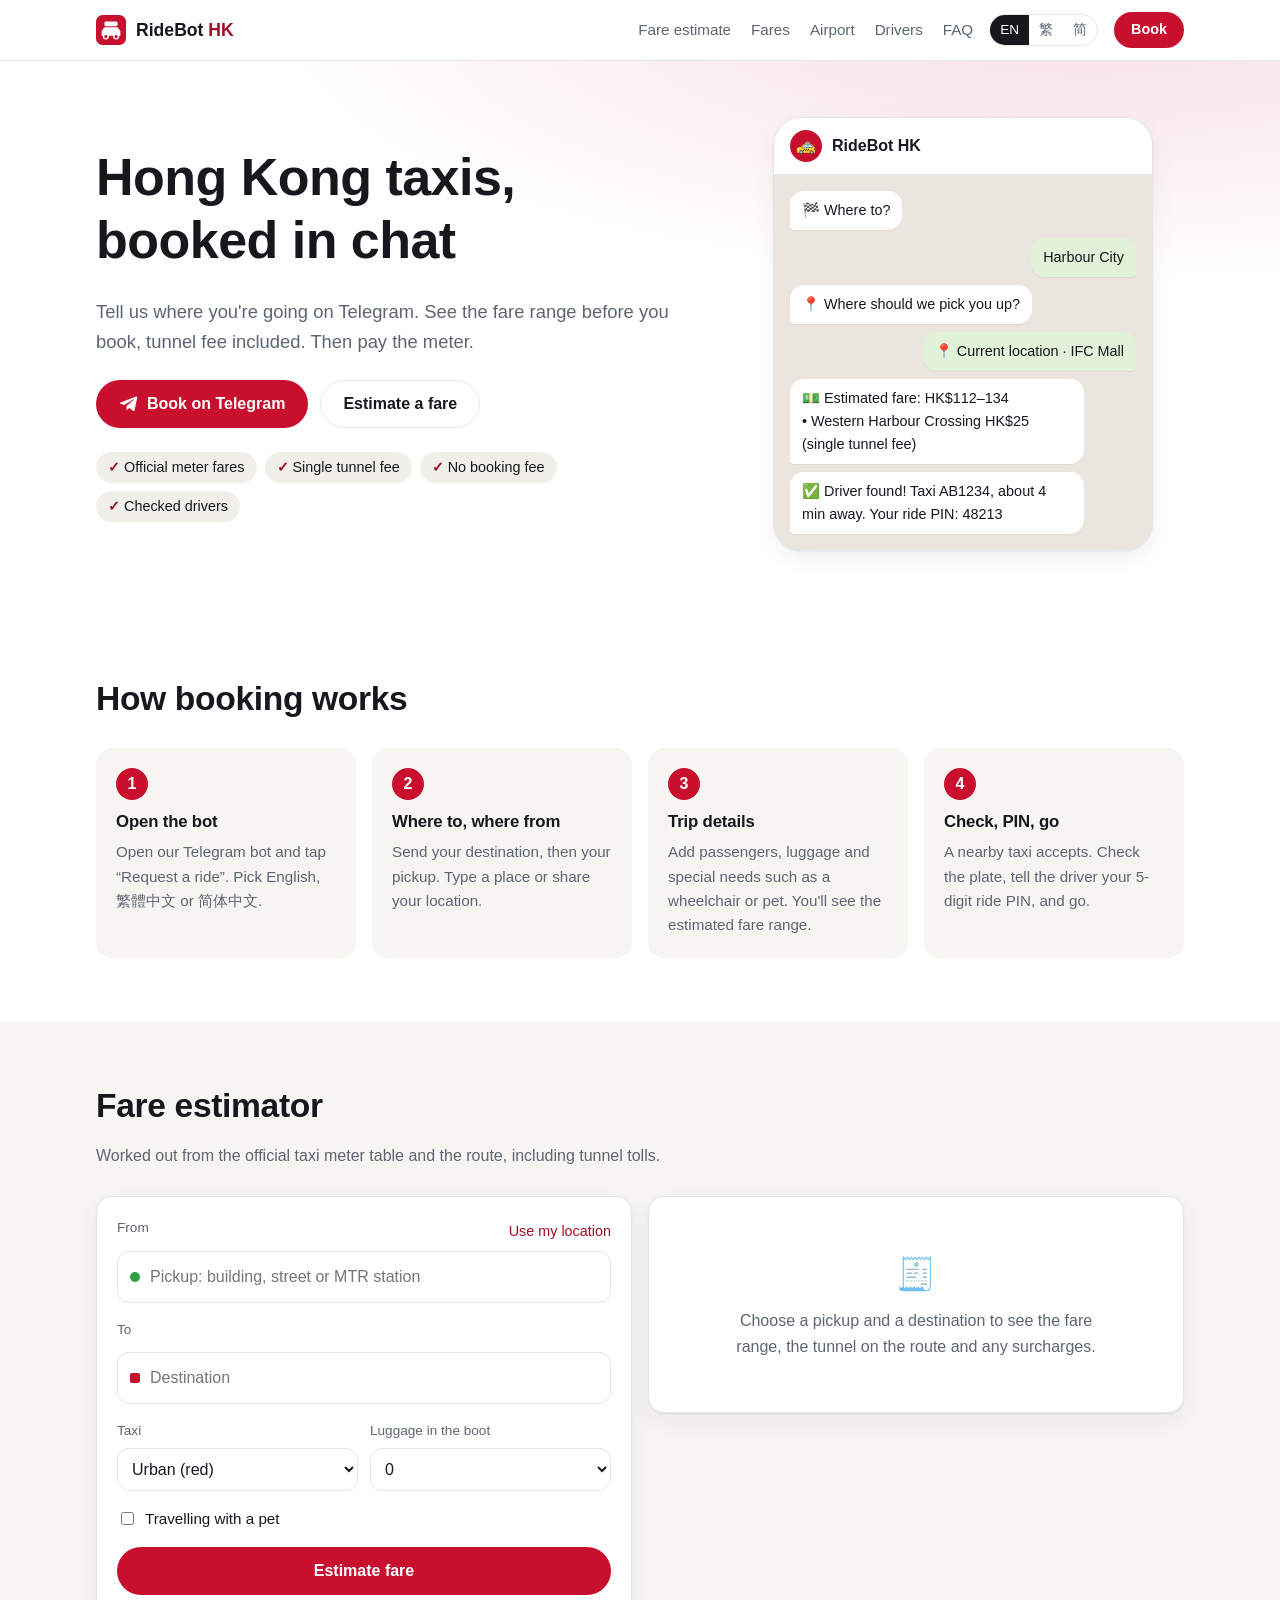
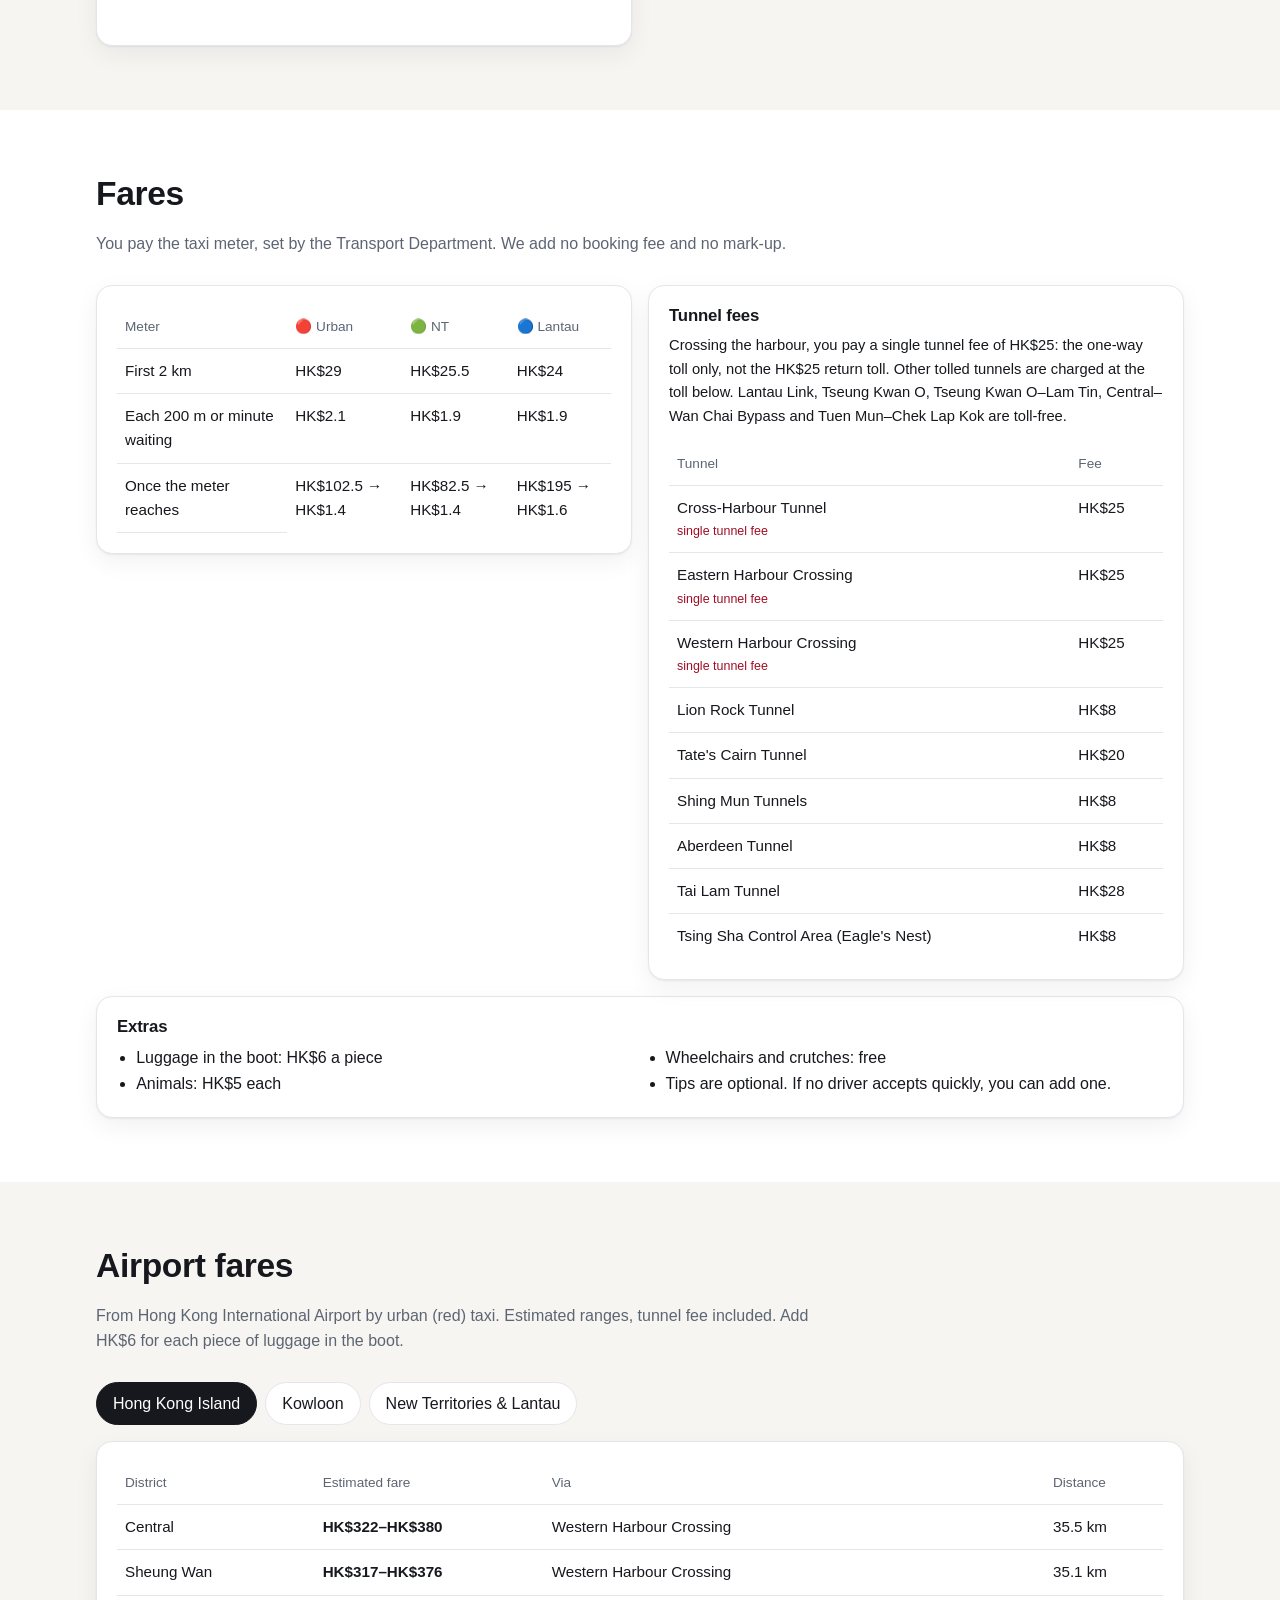
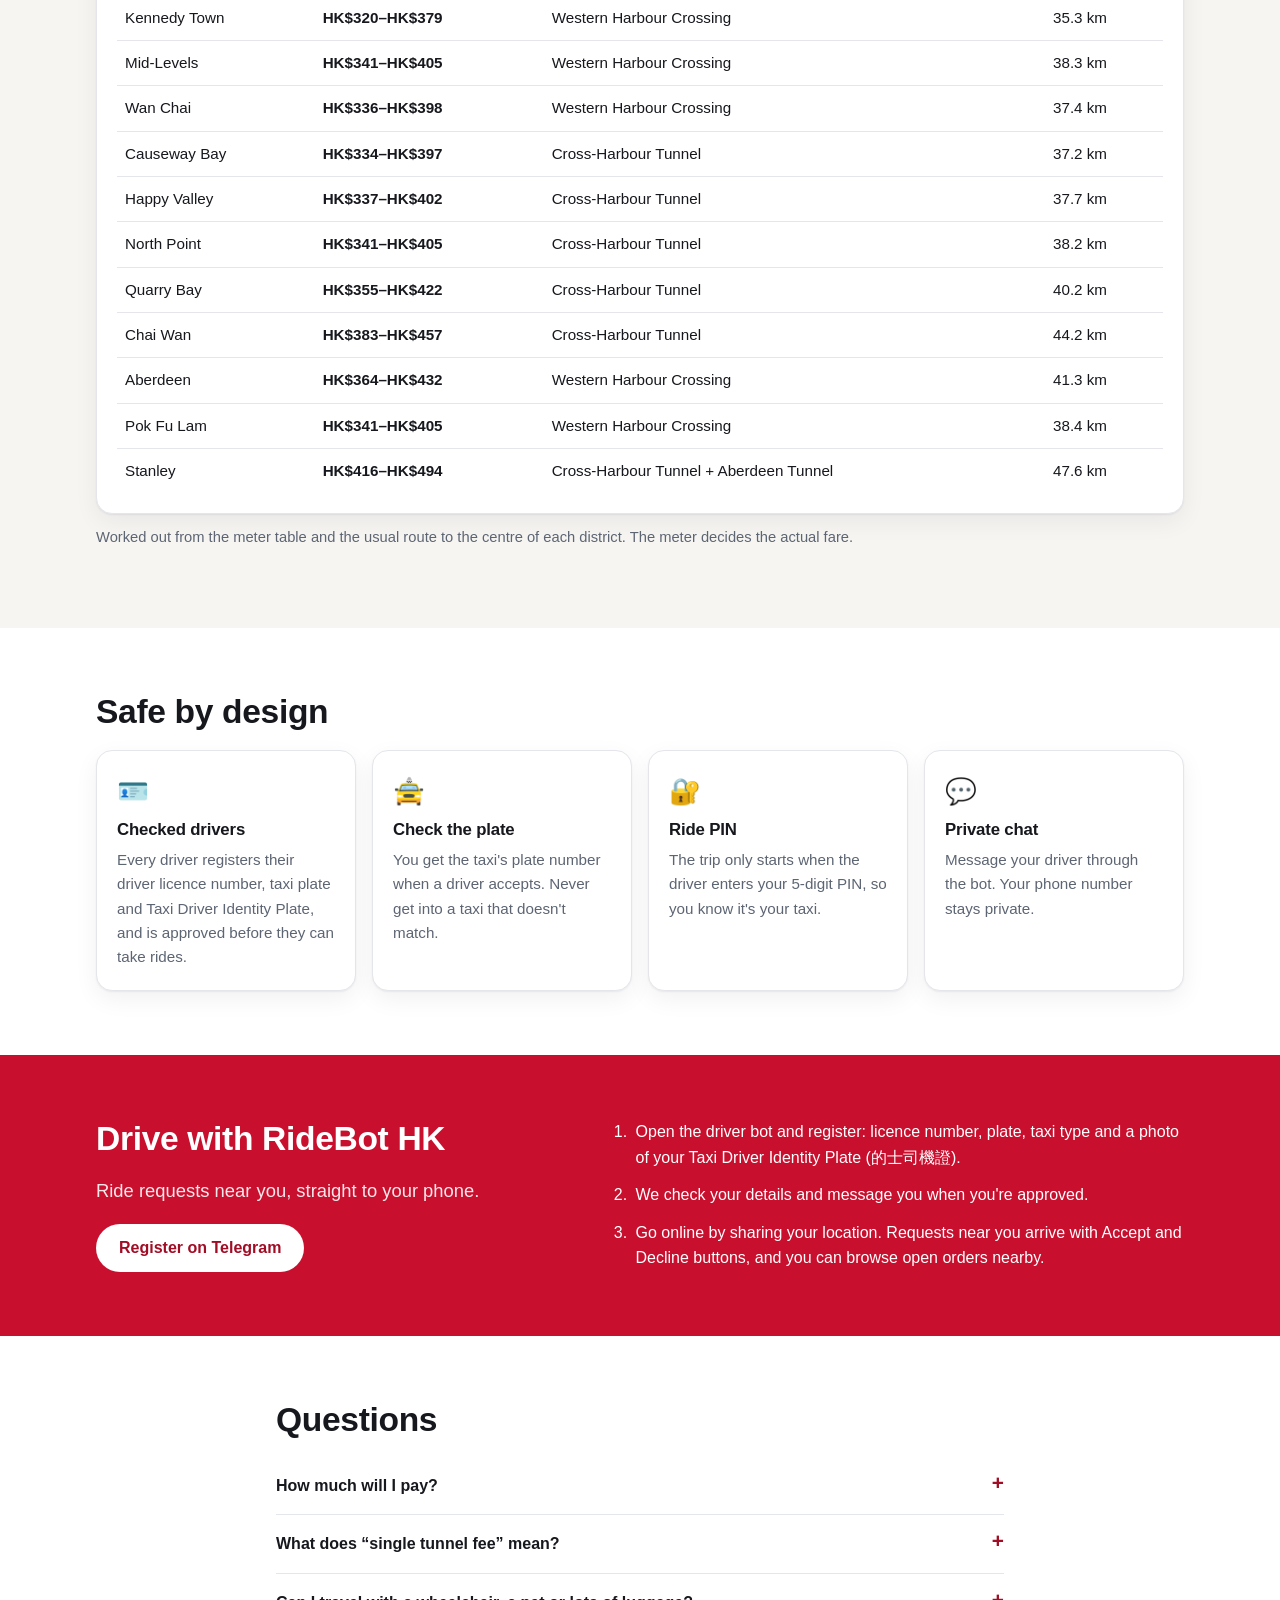
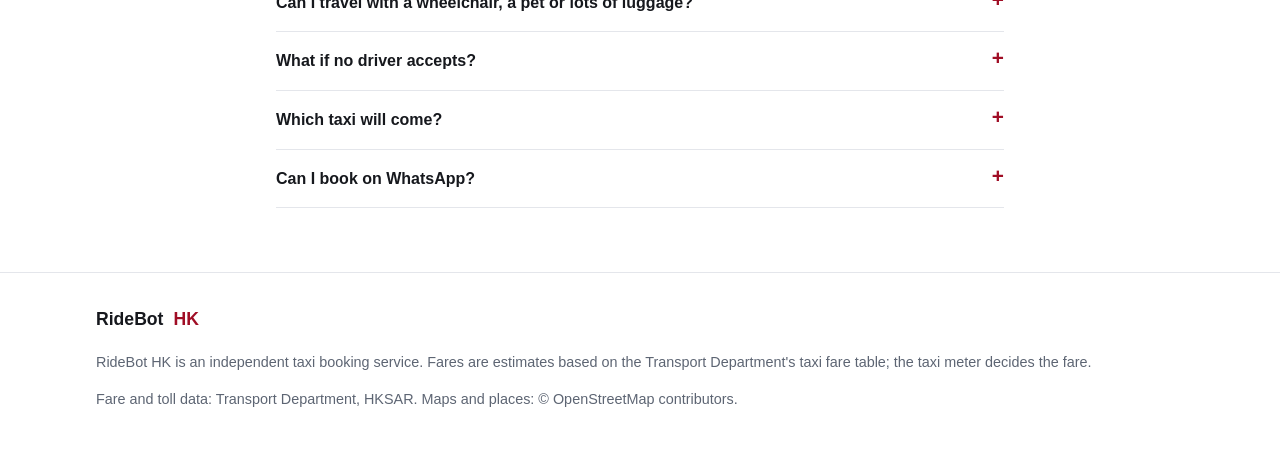
==== index.html @ b6cc4750 "RideBot HK website Co-Authored-By: Claude Opus 5.5 <noreply@anthropic.com>" ====
<!doctype html>
<html lang="en">
<head>
<meta charset="utf-8">
<meta name="viewport" content="width=device-width, initial-scale=1">
<title>RideBot HK · Hong Kong taxis, booked in chat</title>
<meta name="description" content="Book a Hong Kong taxi on Telegram. See an estimated fare range with the tunnel fee before you book, then pay the meter. Single tunnel fee, no booking fee.">
<meta name="theme-color" content="#c8102e">
<link rel="icon" href="data:image/svg+xml,%3Csvg xmlns='http://www.w3.org/2000/svg' viewBox='0 0 64 64'%3E%3Crect width='64' height='64' rx='14' fill='%23c8102e'/%3E%3Crect x='18' y='14' width='28' height='10' rx='3' fill='%23fff'/%3E%3Cpath d='M12 44V34l6-8h28l6 8v10z' fill='%23fff'/%3E%3Ccircle cx='21' cy='46' r='5' fill='%23c8102e' stroke='%23fff' stroke-width='3'/%3E%3Ccircle cx='43' cy='46' r='5' fill='%23c8102e' stroke='%23fff' stroke-width='3'/%3E%3C/svg%3E">
<link rel="stylesheet" href="style.css">
</head>
<body>
<a class="skip" href="#main" data-t="skip">Skip to content</a>

<header class="top">
  <div class="wrap top-inner">
    <a class="brand" href="#">
      <svg class="brand-mark" viewBox="0 0 64 64" aria-hidden="true"><rect width="64" height="64" rx="14" fill="currentColor"/><rect x="18" y="14" width="28" height="10" rx="3" fill="#fff"/><path d="M12 44V34l6-8h28l6 8v10z" fill="#fff"/><circle cx="21" cy="46" r="5" fill="currentColor" stroke="#fff" stroke-width="3"/><circle cx="43" cy="46" r="5" fill="currentColor" stroke="#fff" stroke-width="3"/></svg>
      <span>RideBot <b>HK</b></span>
    </a>
    <nav class="nav" aria-label="Sections">
      <a href="#estimate" data-t="nav_estimate">Fare estimate</a>
      <a href="#fares" data-t="nav_fares">Fares</a>
      <a href="#airport" data-t="nav_airport">Airport</a>
      <a href="#drivers" data-t="nav_drivers">Drivers</a>
      <a href="#faq" data-t="nav_faq">FAQ</a>
    </nav>
    <div class="langs" role="group" aria-label="Language">
      <button type="button" data-lang="en">EN</button>
      <button type="button" data-lang="zh-Hant">繁</button>
      <button type="button" data-lang="zh-Hans">简</button>
    </div>
    <a class="btn btn-small rider-link" href="#" data-t="nav_book">Book</a>
  </div>
</header>

<main id="main">
  <!-- Hero -->
  <section class="hero">
    <div class="wrap hero-inner">
      <div class="hero-copy">
        <h1 data-t="hero_title">Hong Kong taxis, booked in chat</h1>
        <p class="lead" data-t="hero_sub">Tell us where you're going on Telegram. See the fare range before you book, tunnel fee included. Then pay the meter.</p>
        <div class="actions">
          <a class="btn btn-primary rider-link" href="#">
            <svg viewBox="0 0 24 24" aria-hidden="true"><path fill="currentColor" d="M21.9 4.3 18.7 19.4c-.2 1-.9 1.3-1.7.8l-4.8-3.5-2.3 2.2c-.3.3-.5.5-1 .5l.3-4.9 8.9-8c.4-.3-.1-.5-.6-.2L6.5 13.2l-4.7-1.5c-1-.3-1-1 .2-1.5L20.5 3c.9-.3 1.6.2 1.4 1.3z"/></svg>
            <span data-t="cta_book">Book on Telegram</span>
          </a>
          <a class="btn btn-ghost" href="#estimate" data-t="cta_estimate">Estimate a fare</a>
        </div>
        <ul class="points">
          <li data-t="hero_p1">Official meter fares</li>
          <li data-t="hero_p2">Single tunnel fee</li>
          <li data-t="hero_p3">No booking fee</li>
          <li data-t="hero_p4">Checked drivers</li>
        </ul>
      </div>
      <div class="phone" aria-hidden="true">
        <div class="phone-bar"><span class="avatar">🚕</span><span data-t="mock_title">RideBot HK</span></div>
        <div class="chat">
          <p class="bubble bot" data-t="mock_where"></p>
          <p class="bubble me" data-t="mock_user1"></p>
          <p class="bubble bot" data-t="mock_pickup"></p>
          <p class="bubble me" data-t="mock_user2"></p>
          <p class="bubble bot pre" data-t="mock_fare"></p>
          <p class="bubble bot" data-t="mock_found"></p>
        </div>
      </div>
    </div>
  </section>

  <!-- How it works -->
  <section class="section" id="how">
    <div class="wrap">
      <h2 data-t="how_title">How booking works</h2>
      <ol class="steps">
        <li><span class="num">1</span><h3 data-t="how_1t"></h3><p data-t="how_1"></p></li>
        <li><span class="num">2</span><h3 data-t="how_2t"></h3><p data-t="how_2"></p></li>
        <li><span class="num">3</span><h3 data-t="how_3t"></h3><p data-t="how_3"></p></li>
        <li><span class="num">4</span><h3 data-t="how_4t"></h3><p data-t="how_4"></p></li>
      </ol>
    </div>
  </section>

  <!-- Estimator -->
  <section class="section tint" id="estimate">
    <div class="wrap">
      <h2 data-t="est_title">Fare estimator</h2>
      <p class="sub" data-t="est_sub"></p>
      <div class="est">
        <form class="card est-form" id="est-form" autocomplete="off">
          <div class="field" data-stop="from">
            <div class="label-row">
              <label for="from-input" data-t="est_from">From</label>
              <button type="button" class="link" id="locate" data-t="est_locate">Use my location</button>
            </div>
            <div class="input"><span class="dot from"></span><input id="from-input" data-t-ph="est_from_ph"></div>
            <ul class="suggest" role="listbox"></ul>
          </div>
          <div class="field" data-stop="to">
            <div class="label-row"><label for="to-input" data-t="est_to">To</label></div>
            <div class="input"><span class="dot to"></span><input id="to-input" data-t-ph="est_to_ph"></div>
            <ul class="suggest" role="listbox"></ul>
          </div>
          <div class="row3">
            <div class="field">
              <label for="type" data-t="est_type">Taxi</label>
              <select id="type">
                <option value="urban" data-t="type_urban">Urban (red)</option>
                <option value="nt" data-t="type_nt">New Territories (green)</option>
                <option value="lantau" data-t="type_lantau">Lantau (blue)</option>
              </select>
            </div>
            <div class="field">
              <label for="luggage" data-t="est_luggage">Luggage in the boot</label>
              <select id="luggage"><option>0</option><option>1</option><option>2</option><option>3</option><option>4</option><option>5</option></select>
            </div>
          </div>
          <label class="check"><input type="checkbox" id="pet"> <span data-t="est_pet">Travelling with a pet</span></label>
          <button class="btn btn-primary wide" type="submit" id="est-go" data-t="est_go">Estimate fare</button>
          <p class="status" id="est-status" role="status"></p>
        </form>
        <div class="card est-result" id="est-result" aria-live="polite">
          <div class="est-empty"><span class="ico">🧾</span><p data-t="est_placeholder"></p></div>
        </div>
      </div>
    </div>
  </section>

  <!-- Fares -->
  <section class="section" id="fares">
    <div class="wrap">
      <h2 data-t="fares_title">Fares</h2>
      <p class="sub" data-t="fares_sub"></p>
      <div class="grid2">
        <div class="card">
          <div class="table-wrap"><table class="tbl" id="meter-table"></table></div>
        </div>
        <div class="card">
          <h3 data-t="tunnel_title">Tunnel fees</h3>
          <p class="small" data-t="tunnel_text"></p>
          <div class="table-wrap"><table class="tbl" id="toll-table"></table></div>
        </div>
      </div>
      <div class="card extras">
        <h3 data-t="extras_title">Extras</h3>
        <ul>
          <li data-t="extra_luggage"></li><li data-t="extra_animal"></li>
          <li data-t="extra_wheelchair"></li><li data-t="extra_tip"></li>
        </ul>
      </div>
    </div>
  </section>

  <!-- Airport -->
  <section class="section tint" id="airport">
    <div class="wrap">
      <h2 data-t="airport_title">Airport fares</h2>
      <p class="sub" data-t="airport_sub"></p>
      <div class="tabs" role="tablist" id="region-tabs">
        <button role="tab" data-region="hk" data-t="region_hk">Hong Kong Island</button>
        <button role="tab" data-region="kln" data-t="region_kln">Kowloon</button>
        <button role="tab" data-region="nt" data-t="region_nt">New Territories &amp; Lantau</button>
      </div>
      <div class="card"><div class="table-wrap"><table class="tbl airport" id="airport-table"></table></div></div>
      <p class="small muted" data-t="airport_note"></p>
    </div>
  </section>

  <!-- Safety -->
  <section class="section" id="safety">
    <div class="wrap">
      <h2 data-t="safety_title">Safe by design</h2>
      <div class="grid4">
        <div class="card feat"><span class="ico">🪪</span><h3 data-t="safety_1t"></h3><p data-t="safety_1"></p></div>
        <div class="card feat"><span class="ico">🚖</span><h3 data-t="safety_2t"></h3><p data-t="safety_2"></p></div>
        <div class="card feat"><span class="ico">🔐</span><h3 data-t="safety_3t"></h3><p data-t="safety_3"></p></div>
        <div class="card feat"><span class="ico">💬</span><h3 data-t="safety_4t"></h3><p data-t="safety_4"></p></div>
      </div>
    </div>
  </section>

  <!-- Drivers -->
  <section class="section band" id="drivers">
    <div class="wrap band-inner">
      <div>
        <h2 data-t="drivers_title">Drive with RideBot HK</h2>
        <p class="lead" data-t="drivers_sub"></p>
        <a class="btn btn-light driver-link" href="#" data-t="drivers_cta">Register on Telegram</a>
      </div>
      <ol class="band-steps">
        <li data-t="drivers_1"></li><li data-t="drivers_2"></li><li data-t="drivers_3"></li>
      </ol>
    </div>
  </section>

  <!-- FAQ -->
  <section class="section" id="faq">
    <div class="wrap narrow">
      <h2 data-t="faq_title">Questions</h2>
      <details><summary data-t="q1"></summary><p data-t="a1"></p></details>
      <details><summary data-t="q2"></summary><p data-t="a2"></p></details>
      <details><summary data-t="q3"></summary><p data-t="a3"></p></details>
      <details><summary data-t="q4"></summary><p data-t="a4"></p></details>
      <details><summary data-t="q5"></summary><p data-t="a5"></p></details>
      <details><summary data-t="q6"></summary><p data-t="a6"></p></details>
    </div>
  </section>
</main>

<footer class="foot">
  <div class="wrap">
    <p class="brand small-brand">RideBot <b>HK</b></p>
    <p data-t="footer_disclaimer"></p>
    <p class="muted" data-t="footer_sources"></p>
  </div>
</footer>

<script src="data.js"></script>
<script src="fares.js"></script>
<script src="app.js"></script>
</body>
</html>
---- style.css ----
:root {
  --red: #c8102e; --red-ink: #a00d25; --ink: #16181d; --muted: #5d6573; --line: #e4e6eb;
  --bg: #ffffff; --tint: #f6f5f2; --card: #ffffff; --chip: #f1efe9; --focus: #1f6feb;
  --bot: #ffffff; --me: #e1f2d9; --phone: #eae6df; --on-red: #ffffff;
  --radius: 16px; --shadow: 0 1px 2px rgba(16, 24, 40, .06), 0 8px 24px rgba(16, 24, 40, .06);
}
@media (prefers-color-scheme: dark) {
  :root {
    --ink: #eceef2; --muted: #a3abb9; --line: #2b313c; --bg: #101318; --tint: #161a21; --card: #1a1f27;
    --chip: #232933; --bot: #232933; --me: #2b4a2a; --phone: #12161c; --red-ink: #ff6b7f; --focus: #79b8ff;
    --shadow: 0 1px 2px rgba(0, 0, 0, .3), 0 8px 24px rgba(0, 0, 0, .25);
  }
}
* { box-sizing: border-box; }
html { scroll-behavior: smooth; -webkit-text-size-adjust: 100%; }
body {
  margin: 0; background: var(--bg); color: var(--ink);
  font: 16px/1.6 -apple-system, BlinkMacSystemFont, "Segoe UI", Roboto, "PingFang HK", "Noto Sans HK",
        "Microsoft JhengHei", sans-serif;
}
:lang(zh-Hans) body, body:lang(zh-Hans) { font-family: -apple-system, BlinkMacSystemFont, "Segoe UI", Roboto,
  "PingFang SC", "Noto Sans SC", "Microsoft YaHei", sans-serif; }
h1, h2, h3 { line-height: 1.2; margin: 0 0 .5em; letter-spacing: -.01em; }
h1 { font-size: clamp(2rem, 5vw, 3.25rem); }
h2 { font-size: clamp(1.5rem, 3vw, 2.1rem); }
h3 { font-size: 1.05rem; }
p { margin: 0 0 1em; }
a { color: var(--red-ink); }
:focus-visible { outline: 3px solid var(--focus); outline-offset: 2px; border-radius: 6px; }
.wrap { max-width: 1120px; margin: 0 auto; padding: 0 16px; }
.narrow { max-width: 760px; }
.muted { color: var(--muted); } .small { font-size: .92rem; }
.skip { position: absolute; left: -999px; top: 8px; background: var(--card); padding: 8px 12px; z-index: 50; }
.skip:focus { left: 8px; }

/* header */
.top { position: sticky; top: 0; z-index: 20; background: color-mix(in srgb, var(--bg) 88%, transparent);
       backdrop-filter: saturate(1.4) blur(10px); border-bottom: 1px solid var(--line); }
.top-inner { display: flex; align-items: center; gap: 16px; height: 60px; }
.brand { display: flex; align-items: center; gap: 10px; color: var(--ink); text-decoration: none; font-weight: 600;
         font-size: 1.1rem; white-space: nowrap; }
.brand b { color: var(--red-ink); }
.brand-mark { width: 30px; height: 30px; color: var(--red); }
.nav { display: flex; gap: 20px; margin-left: auto; }
.nav a { color: var(--muted); text-decoration: none; font-size: .95rem; white-space: nowrap; }
.nav a:hover { color: var(--ink); }
.langs { display: flex; border: 1px solid var(--line); border-radius: 999px; overflow: hidden; }
.langs button { border: 0; background: none; color: var(--muted); font: inherit; font-size: .85rem; padding: 4px 10px;
                cursor: pointer; }
.langs button[aria-pressed="true"] { background: var(--ink); color: var(--bg); }
@media (max-width: 860px) { .nav { display: none; } .langs { margin-left: auto; } }
@media (max-width: 420px) { .top .btn-small { display: none; } }

/* buttons */
.btn { display: inline-flex; align-items: center; justify-content: center; gap: 8px; min-height: 48px;
       padding: 0 22px; border-radius: 999px; font: inherit; font-weight: 600; text-decoration: none; cursor: pointer;
       border: 1px solid transparent; transition: transform .08s ease, background .15s ease; }
.btn:active { transform: translateY(1px); }
.btn svg { width: 20px; height: 20px; }
.btn-primary { background: var(--red); color: var(--on-red); }
.btn-primary:hover { background: #a90d27; }
.btn-ghost { border-color: var(--line); color: var(--ink); background: var(--card); }
.btn-light { background: #fff; color: #a00d25; }
.btn-small { min-height: 36px; padding: 0 16px; font-size: .9rem; background: var(--red); color: #fff; }
.btn.wide { width: 100%; }
.btn[disabled] { opacity: .6; cursor: progress; }
.link { background: none; border: 0; color: var(--red-ink); font: inherit; font-size: .9rem; cursor: pointer; padding: 0; }

/* hero */
.hero { padding: 56px 0 64px; background:
  radial-gradient(1200px 400px at 85% -10%, color-mix(in srgb, var(--red) 14%, transparent), transparent 70%); }
.hero-inner { display: grid; grid-template-columns: 1.15fr .85fr; gap: 48px; align-items: center; }
.lead { font-size: 1.15rem; color: var(--muted); max-width: 36em; }
.actions { display: flex; flex-wrap: wrap; gap: 12px; margin: 24px 0; }
.points { display: flex; flex-wrap: wrap; gap: 8px; padding: 0; margin: 0; list-style: none; }
.points li { background: var(--chip); border-radius: 999px; padding: 4px 12px; font-size: .9rem; }
.points li::before { content: "✓ "; color: var(--red-ink); font-weight: 700; }
.phone { background: var(--phone); border-radius: 28px; border: 1px solid var(--line); box-shadow: var(--shadow);
         overflow: hidden; max-width: 380px; justify-self: center; width: 100%; }
.phone-bar { display: flex; align-items: center; gap: 10px; padding: 12px 16px; background: var(--card);
             border-bottom: 1px solid var(--line); font-weight: 600; }
.avatar { width: 32px; height: 32px; border-radius: 50%; background: var(--red); display: grid; place-items: center; }
.chat { padding: 16px; display: flex; flex-direction: column; gap: 8px; }
.bubble { margin: 0; padding: 8px 12px; border-radius: 14px; max-width: 85%; font-size: .9rem;
          box-shadow: 0 1px 1px rgba(0,0,0,.06); }
.bubble.bot { background: var(--bot); align-self: flex-start; border-bottom-left-radius: 4px; }
.bubble.me { background: var(--me); align-self: flex-end; border-bottom-right-radius: 4px; }
.pre { white-space: pre-line; }
@media (max-width: 860px) { .hero-inner { grid-template-columns: 1fr; } .hero { padding-top: 32px; } }

/* sections */
.section { padding: 64px 0; }
.section.tint { background: var(--tint); }
.sub { color: var(--muted); max-width: 46em; margin-bottom: 28px; }
.card { background: var(--card); border: 1px solid var(--line); border-radius: var(--radius); padding: 20px;
        box-shadow: var(--shadow); }
.steps { list-style: none; padding: 0; margin: 28px 0 0; display: grid; grid-template-columns: repeat(4, 1fr); gap: 16px; }
.steps li { background: var(--tint); border-radius: var(--radius); padding: 20px; }
.num { display: inline-grid; place-items: center; width: 32px; height: 32px; border-radius: 50%; background: var(--red);
       color: #fff; font-weight: 700; margin-bottom: 12px; }
.steps p { color: var(--muted); margin: 0; font-size: .95rem; }
@media (max-width: 860px) { .steps { grid-template-columns: 1fr 1fr; } }
@media (max-width: 520px) { .steps { grid-template-columns: 1fr; } }
.grid2 { display: grid; grid-template-columns: 1fr 1fr; gap: 16px; margin-bottom: 16px; align-items: start; }
#airport .small { margin-top: 12px; }
.grid4 { display: grid; grid-template-columns: repeat(4, 1fr); gap: 16px; }
@media (max-width: 860px) { .grid2 { grid-template-columns: 1fr; } .grid4 { grid-template-columns: 1fr 1fr; } }
@media (max-width: 520px) { .grid4 { grid-template-columns: 1fr; } }
.feat .ico { font-size: 1.6rem; display: block; margin-bottom: 8px; }
.feat p { color: var(--muted); font-size: .95rem; margin: 0; }
.extras ul { margin: 0; padding-left: 1.2em; columns: 2; column-gap: 32px; }
@media (max-width: 640px) { .extras ul { columns: 1; } }

/* tables */
.table-wrap { overflow-x: auto; }
.tbl { width: 100%; border-collapse: collapse; font-size: .95rem; }
.tbl th, .tbl td { text-align: left; padding: 10px 8px; border-bottom: 1px solid var(--line); vertical-align: top; }
.tbl th { color: var(--muted); font-weight: 500; font-size: .85rem; }
.tbl tr:last-child td { border-bottom: 0; }
.tbl td.num-cell { font-variant-numeric: tabular-nums; white-space: nowrap; }
#meter-table th[scope="row"] { color: var(--ink); font-weight: 500; font-size: .95rem; min-width: 9em; }
#meter-table td.num-cell { white-space: normal; }
@media (max-width: 520px) { .tbl th, .tbl td { padding: 8px 6px; font-size: .88rem; } }
.tag { display: block; font-size: .78rem; color: var(--red-ink); margin-top: 2px; }
.est-empty { color: var(--muted); text-align: center; padding: 32px 12px; }
.est-empty .ico { font-size: 2rem; display: block; margin-bottom: 8px; }
.est-empty p { margin: 0; max-width: 24em; margin-inline: auto; }
.tbl.airport td:nth-child(2) { font-weight: 600; }
.tabs { display: flex; flex-wrap: wrap; gap: 8px; margin-bottom: 16px; }
.tabs button { border: 1px solid var(--line); background: var(--card); color: var(--ink); font: inherit;
               padding: 8px 16px; border-radius: 999px; cursor: pointer; }
.tabs button[aria-selected="true"] { background: var(--ink); color: var(--bg); border-color: var(--ink); }

/* estimator */
.est { display: grid; grid-template-columns: 1fr 1fr; gap: 16px; align-items: start; }
@media (max-width: 860px) { .est { grid-template-columns: 1fr; } }
.field { position: relative; margin-bottom: 16px; }
.field label, .label-row { display: flex; justify-content: space-between; font-size: .85rem; color: var(--muted);
                           margin-bottom: 6px; }
.input { display: flex; align-items: center; gap: 10px; border: 1px solid var(--line); border-radius: 12px;
         padding: 0 12px; background: var(--bg); }
.input:focus-within { border-color: var(--focus); }
.input input { flex: 1; min-width: 0; border: 0; background: none; color: var(--ink); font: inherit; padding: 12px 0;
               outline: none; }
.field.chosen .input { border-color: var(--red); }
.dot { width: 10px; height: 10px; border-radius: 50%; flex: none; }
.dot.from { background: #2e9e44; } .dot.to { background: var(--red); border-radius: 2px; }
select { width: 100%; font: inherit; color: var(--ink); background: var(--bg); border: 1px solid var(--line);
         border-radius: 12px; padding: 11px 10px; }
.row3 { display: grid; grid-template-columns: 1fr 1fr; gap: 12px; }
@media (max-width: 420px) { .row3 { grid-template-columns: 1fr; } }
.check { display: flex; align-items: center; gap: 8px; margin-bottom: 16px; font-size: .95rem; }
.suggest { list-style: none; margin: 4px 0 0; padding: 0; position: absolute; left: 0; right: 0; z-index: 10;
           background: var(--card); border: 1px solid var(--line); border-radius: 12px; box-shadow: var(--shadow);
           overflow: hidden; }
.suggest:empty { display: none; }
.suggest li { padding: 10px 14px; cursor: pointer; border-top: 1px solid var(--line); }
.suggest li:first-child { border-top: 0; }
.suggest li:hover, .suggest li[aria-selected="true"] { background: var(--tint); }
.suggest .s-main { display: block; } .suggest .s-sub { display: block; font-size: .82rem; color: var(--muted); }
.status { min-height: 1.4em; margin: 10px 0 0; font-size: .9rem; color: var(--muted); }
.est-result .range { font-size: 2.2rem; font-weight: 700; letter-spacing: -.02em; margin: 4px 0 2px; }
.est-result .route { color: var(--muted); font-size: .92rem; margin-bottom: 14px; }
.est-result ul { list-style: none; padding: 0; margin: 0 0 14px; }
.est-result li { display: flex; justify-content: space-between; gap: 12px; padding: 8px 0; border-bottom: 1px dashed var(--line); }
.est-result li span:last-child { font-variant-numeric: tabular-nums; white-space: nowrap; }
.est-result .note { font-size: .88rem; color: var(--muted); }

/* drivers band */
.band { background: var(--red); color: #fff; }
.band .lead { color: rgba(255,255,255,.9); }
.band-inner { display: grid; grid-template-columns: 1fr 1.2fr; gap: 40px; align-items: center; }
.band-steps { margin: 0; padding-left: 1.2em; display: grid; gap: 12px; }
.band-steps li { padding-left: 4px; }
@media (max-width: 860px) { .band-inner { grid-template-columns: 1fr; } }

/* faq */
details { border-bottom: 1px solid var(--line); padding: 16px 0; }
summary { cursor: pointer; font-weight: 600; list-style: none; display: flex; justify-content: space-between; gap: 16px; }
summary::-webkit-details-marker { display: none; }
summary::after { content: "+"; color: var(--red-ink); font-size: 1.3rem; line-height: 1; }
details[open] summary::after { content: "–"; }
details p { color: var(--muted); margin: 12px 0 0; }

/* footer */
.foot { border-top: 1px solid var(--line); padding: 32px 0 48px; font-size: .9rem; color: var(--muted); }
.small-brand { color: var(--ink); }
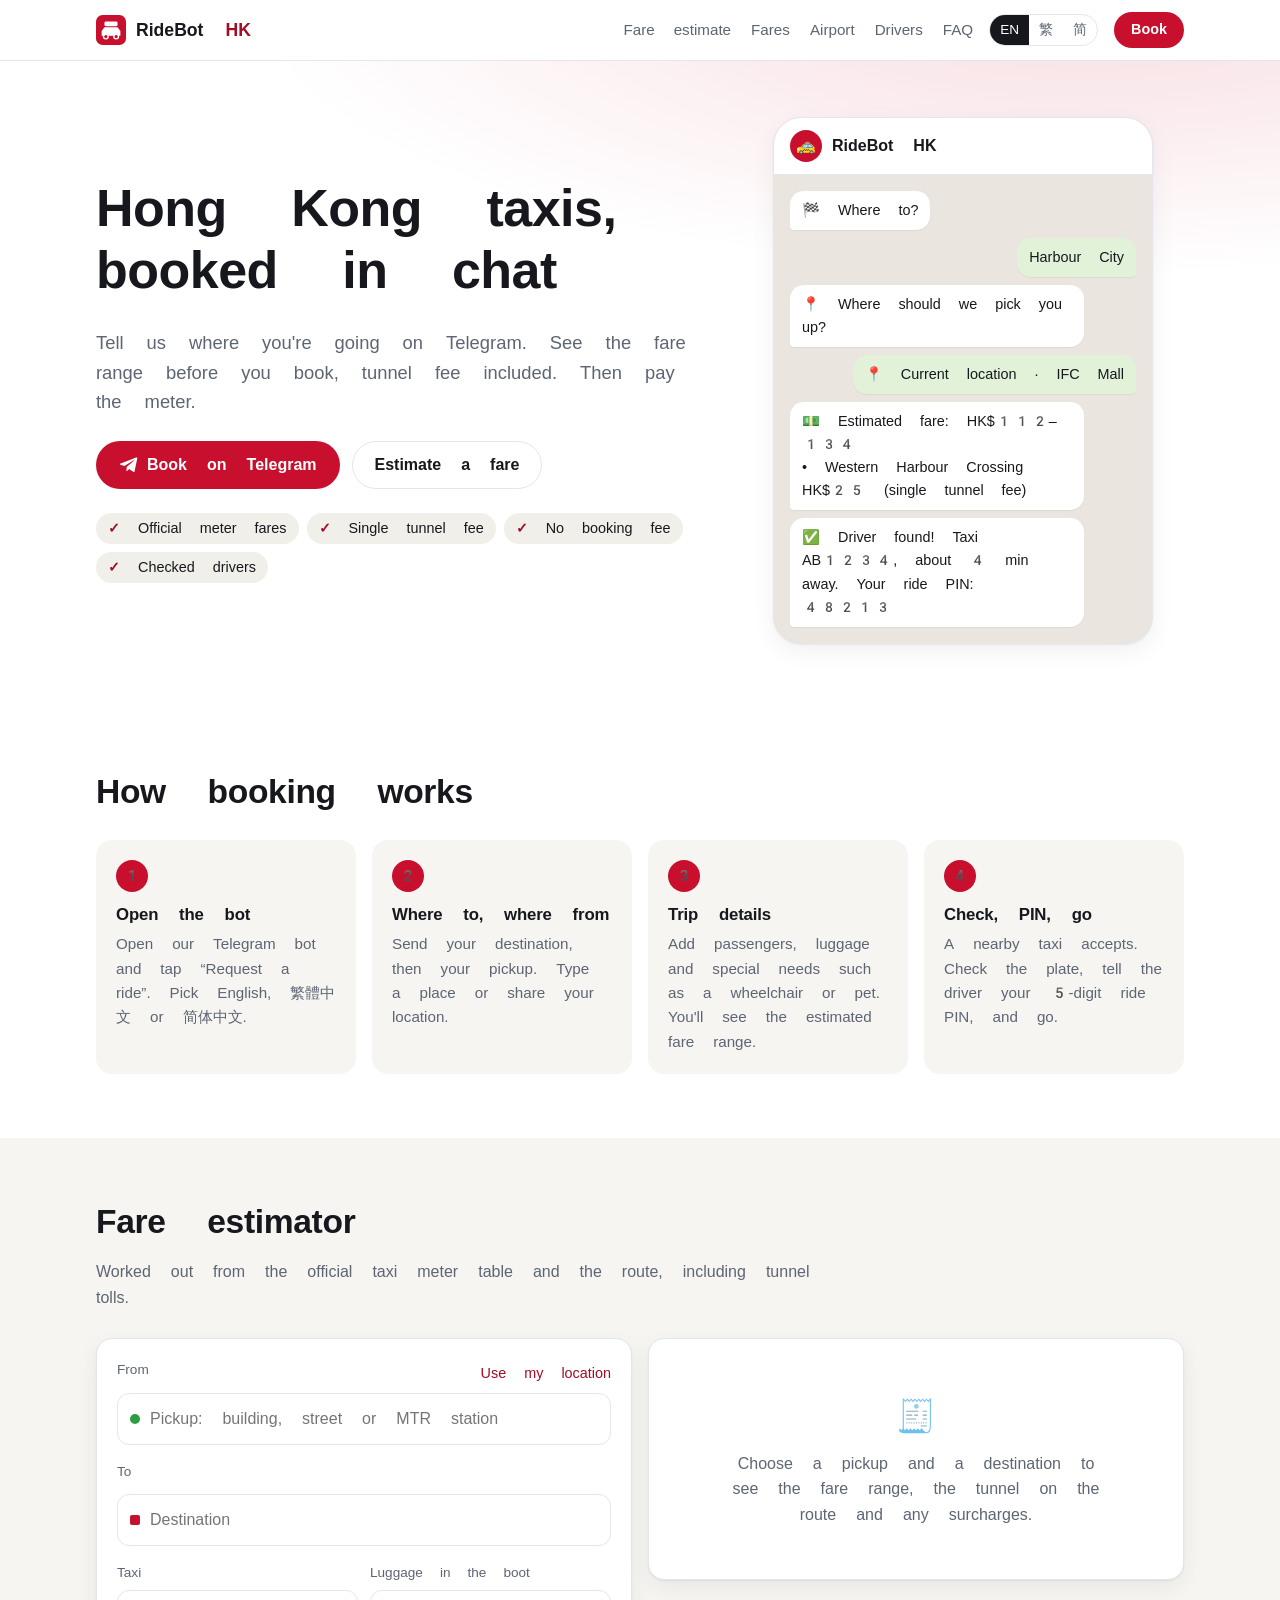
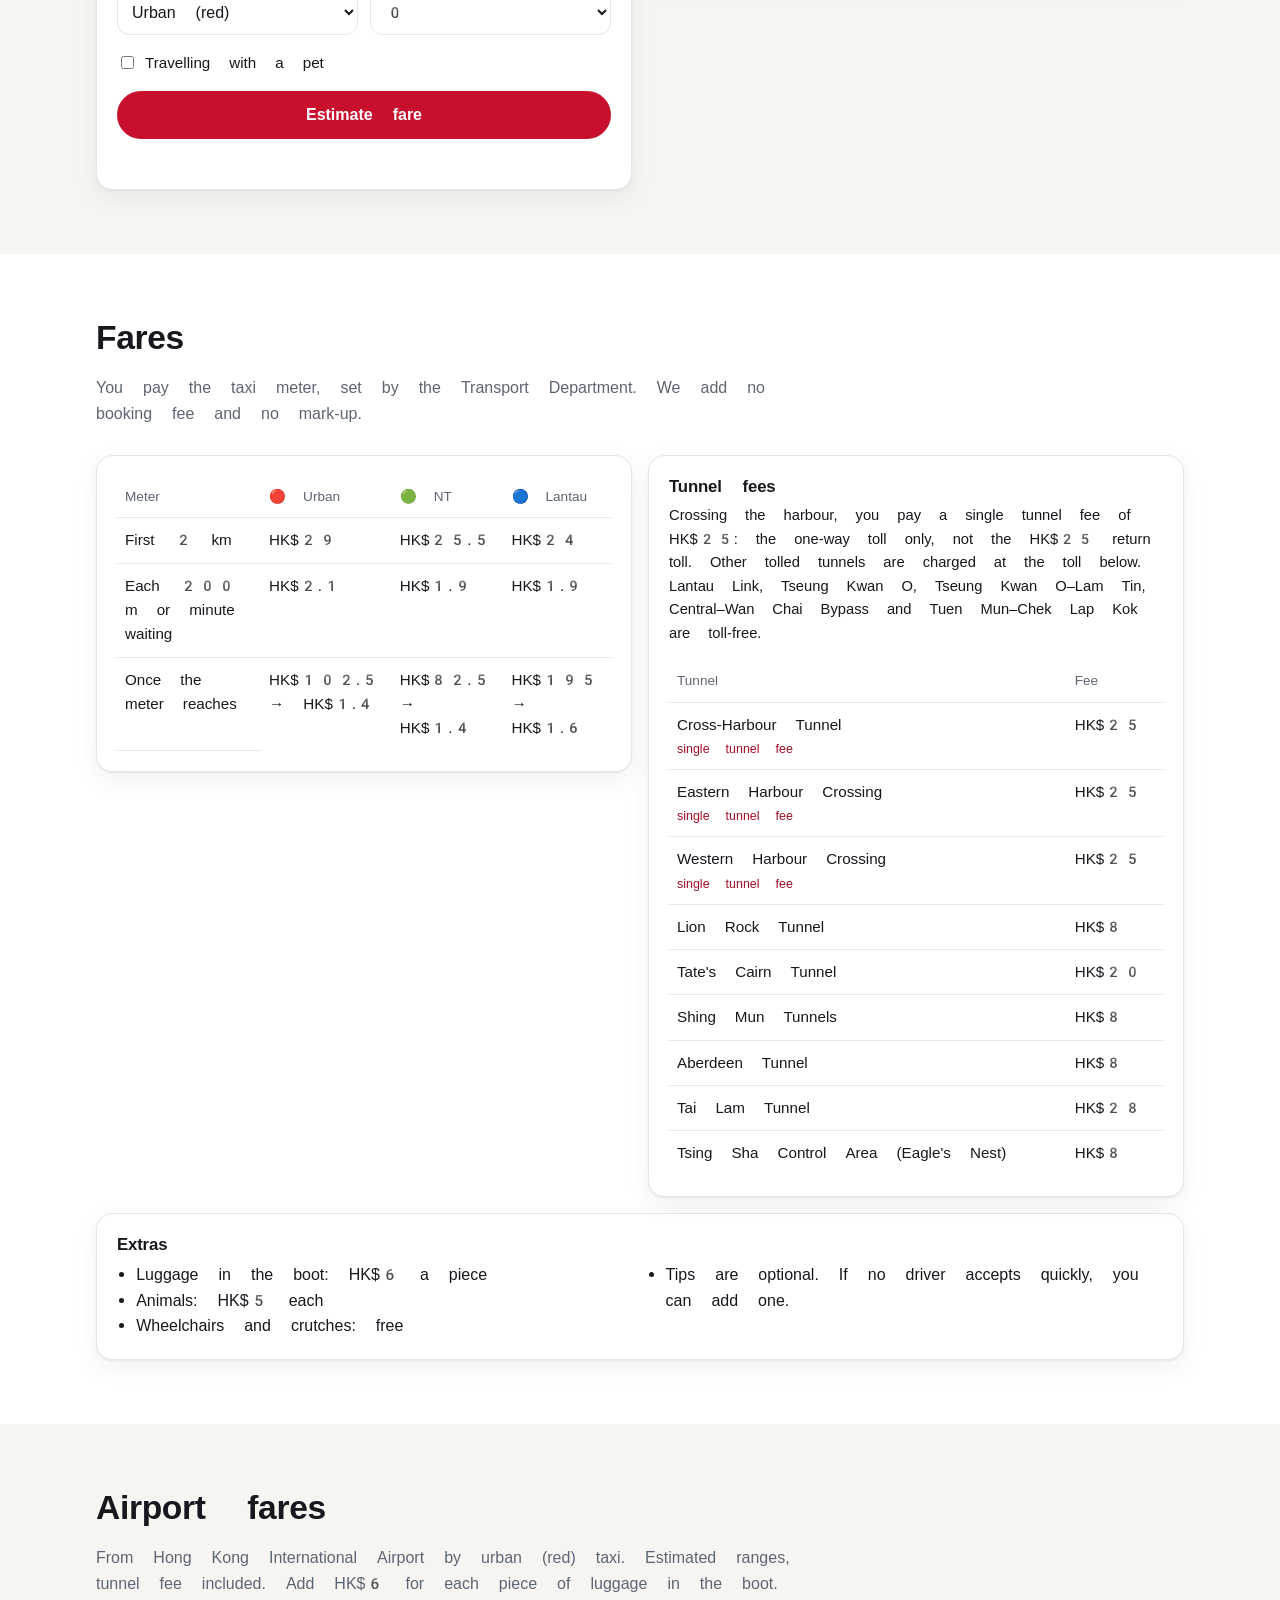
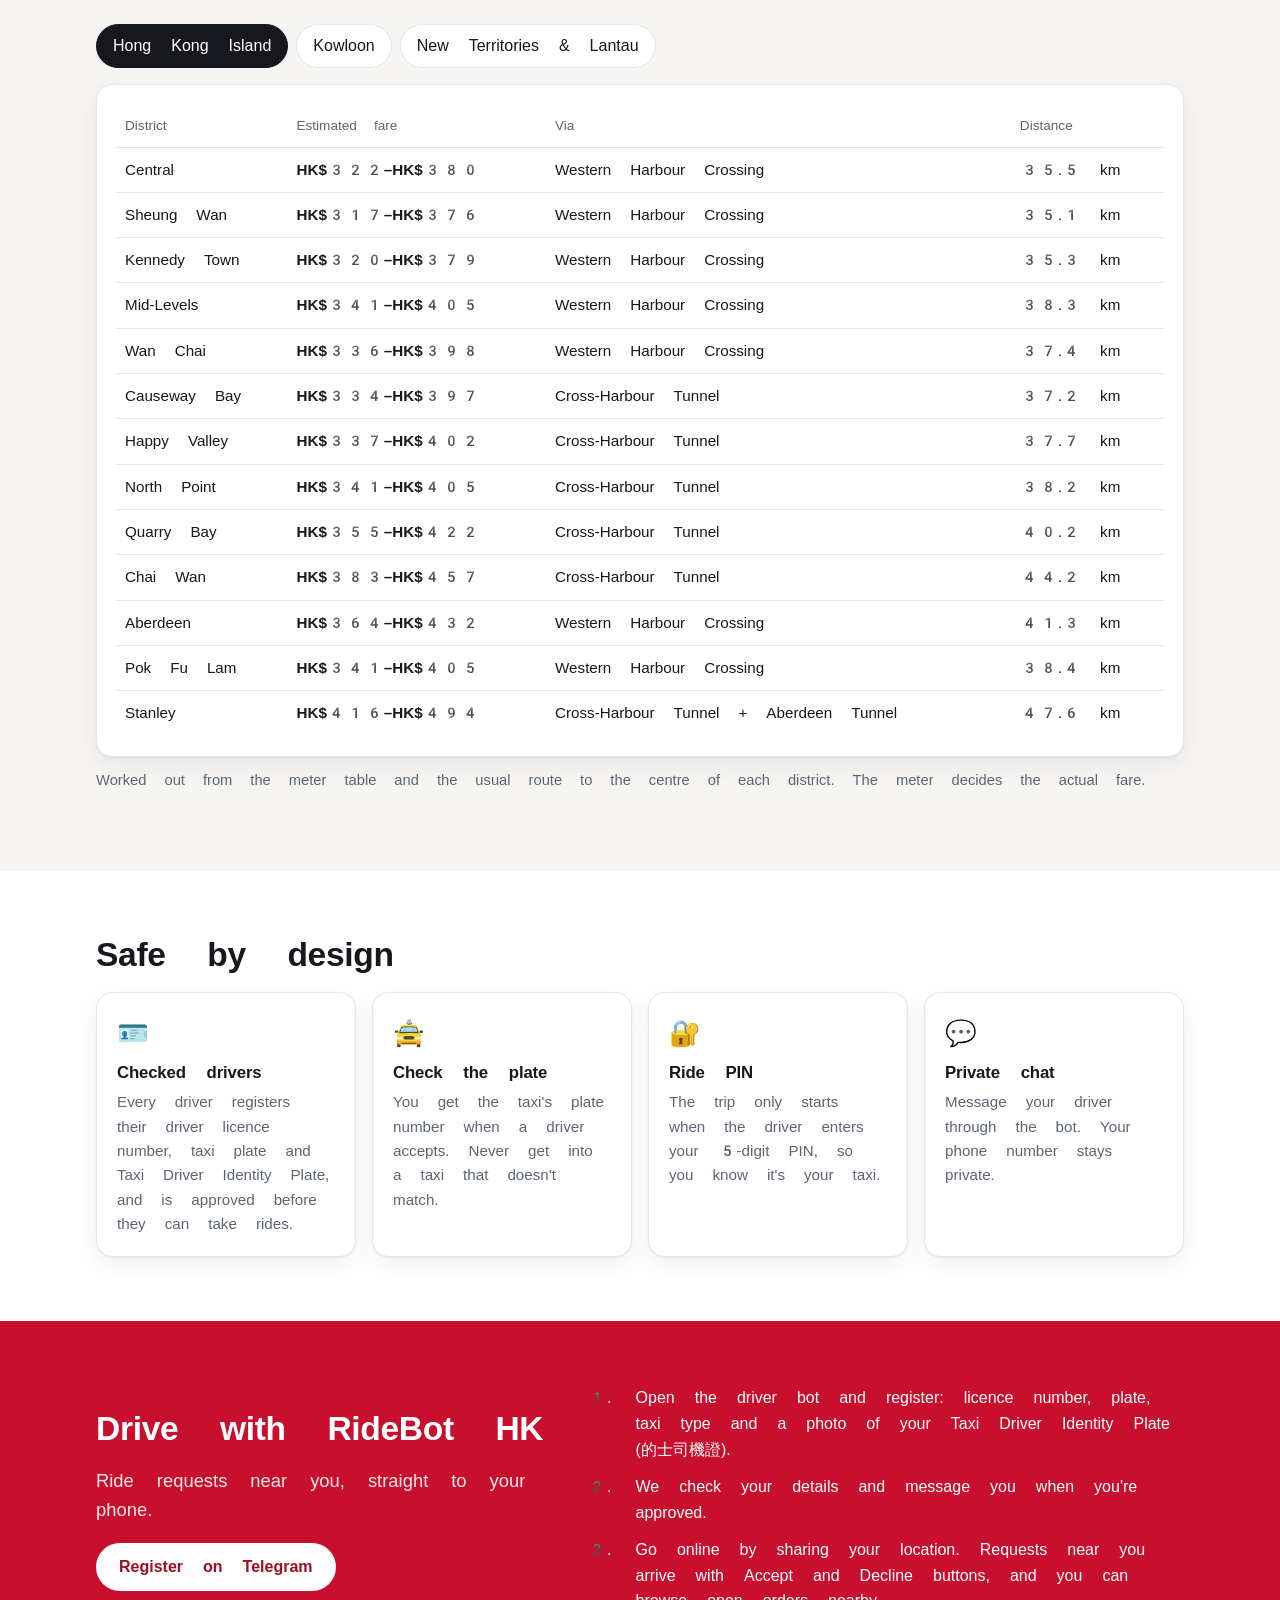
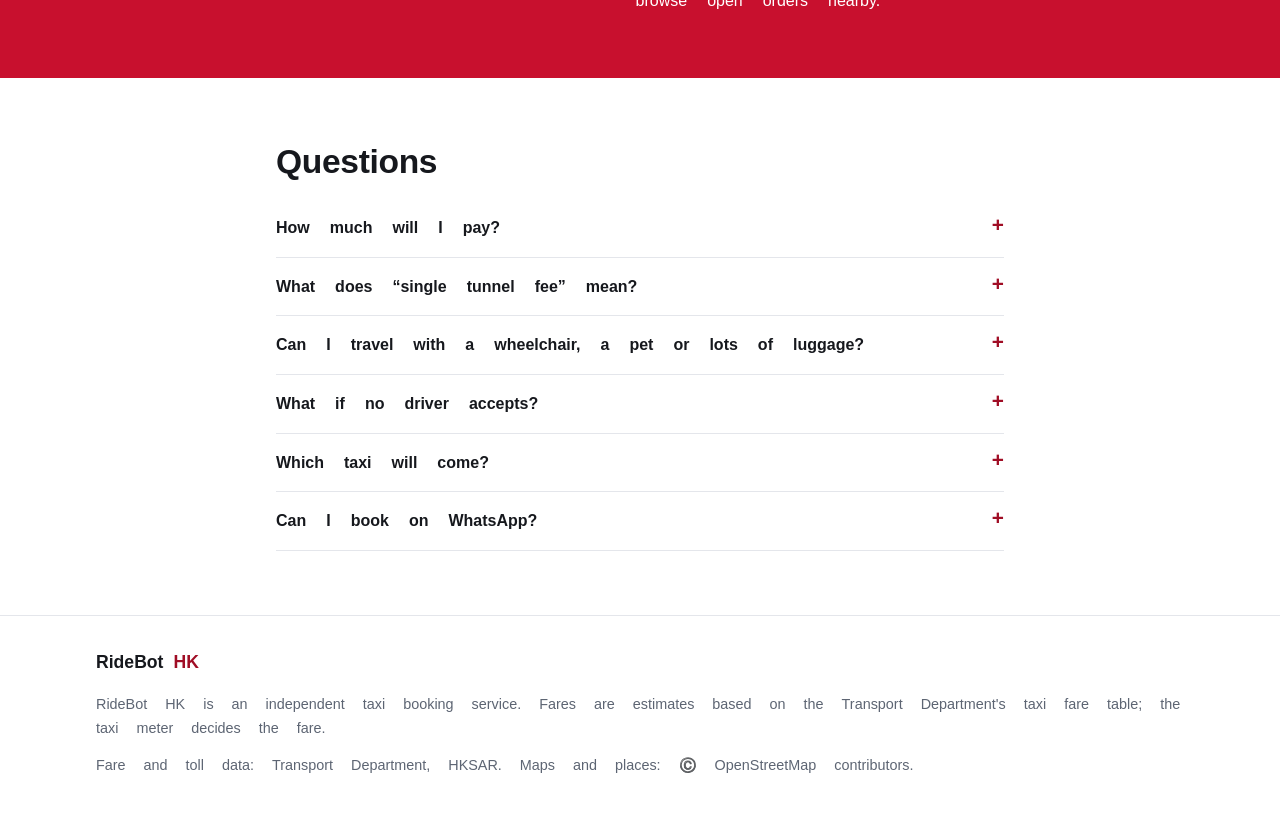
==== commit 844fe9e9: "Same emoji on every phone: load Noto Color Emoji Older Android phones lack newer emoji and show empt" ====
--- a/index.html
+++ b/index.html
@@ -7,6 +7,7 @@
 <meta name="description" content="Book a Hong Kong taxi on Telegram. See an estimated fare range with the tunnel fee before you book, then pay the meter. Single tunnel fee, no booking fee.">
 <meta name="theme-color" content="#c8102e">
 <link rel="icon" href="data:image/svg+xml,%3Csvg xmlns='http://www.w3.org/2000/svg' viewBox='0 0 64 64'%3E%3Crect width='64' height='64' rx='14' fill='%23c8102e'/%3E%3Crect x='18' y='14' width='28' height='10' rx='3' fill='%23fff'/%3E%3Cpath d='M12 44V34l6-8h28l6 8v10z' fill='%23fff'/%3E%3Ccircle cx='21' cy='46' r='5' fill='%23c8102e' stroke='%23fff' stroke-width='3'/%3E%3Ccircle cx='43' cy='46' r='5' fill='%23c8102e' stroke='%23fff' stroke-width='3'/%3E%3C/svg%3E">
+<link rel="stylesheet" href="https://fonts.googleapis.com/css2?family=Noto+Color+Emoji&display=swap">
 <link rel="stylesheet" href="style.css">
 </head>
 <body>
--- a/style.css
+++ b/style.css
@@ -16,10 +16,10 @@
 body {
   margin: 0; background: var(--bg); color: var(--ink);
   font: 16px/1.6 -apple-system, BlinkMacSystemFont, "Segoe UI", Roboto, "PingFang HK", "Noto Sans HK",
-        "Microsoft JhengHei", sans-serif;
+        "Microsoft JhengHei", "Noto Color Emoji", sans-serif;
 }
 :lang(zh-Hans) body, body:lang(zh-Hans) { font-family: -apple-system, BlinkMacSystemFont, "Segoe UI", Roboto,
-  "PingFang SC", "Noto Sans SC", "Microsoft YaHei", sans-serif; }
+  "PingFang SC", "Noto Sans SC", "Microsoft YaHei", "Noto Color Emoji", sans-serif; }
 h1, h2, h3 { line-height: 1.2; margin: 0 0 .5em; letter-spacing: -.01em; }
 h1 { font-size: clamp(2rem, 5vw, 3.25rem); }
 h2 { font-size: clamp(1.5rem, 3vw, 2.1rem); }
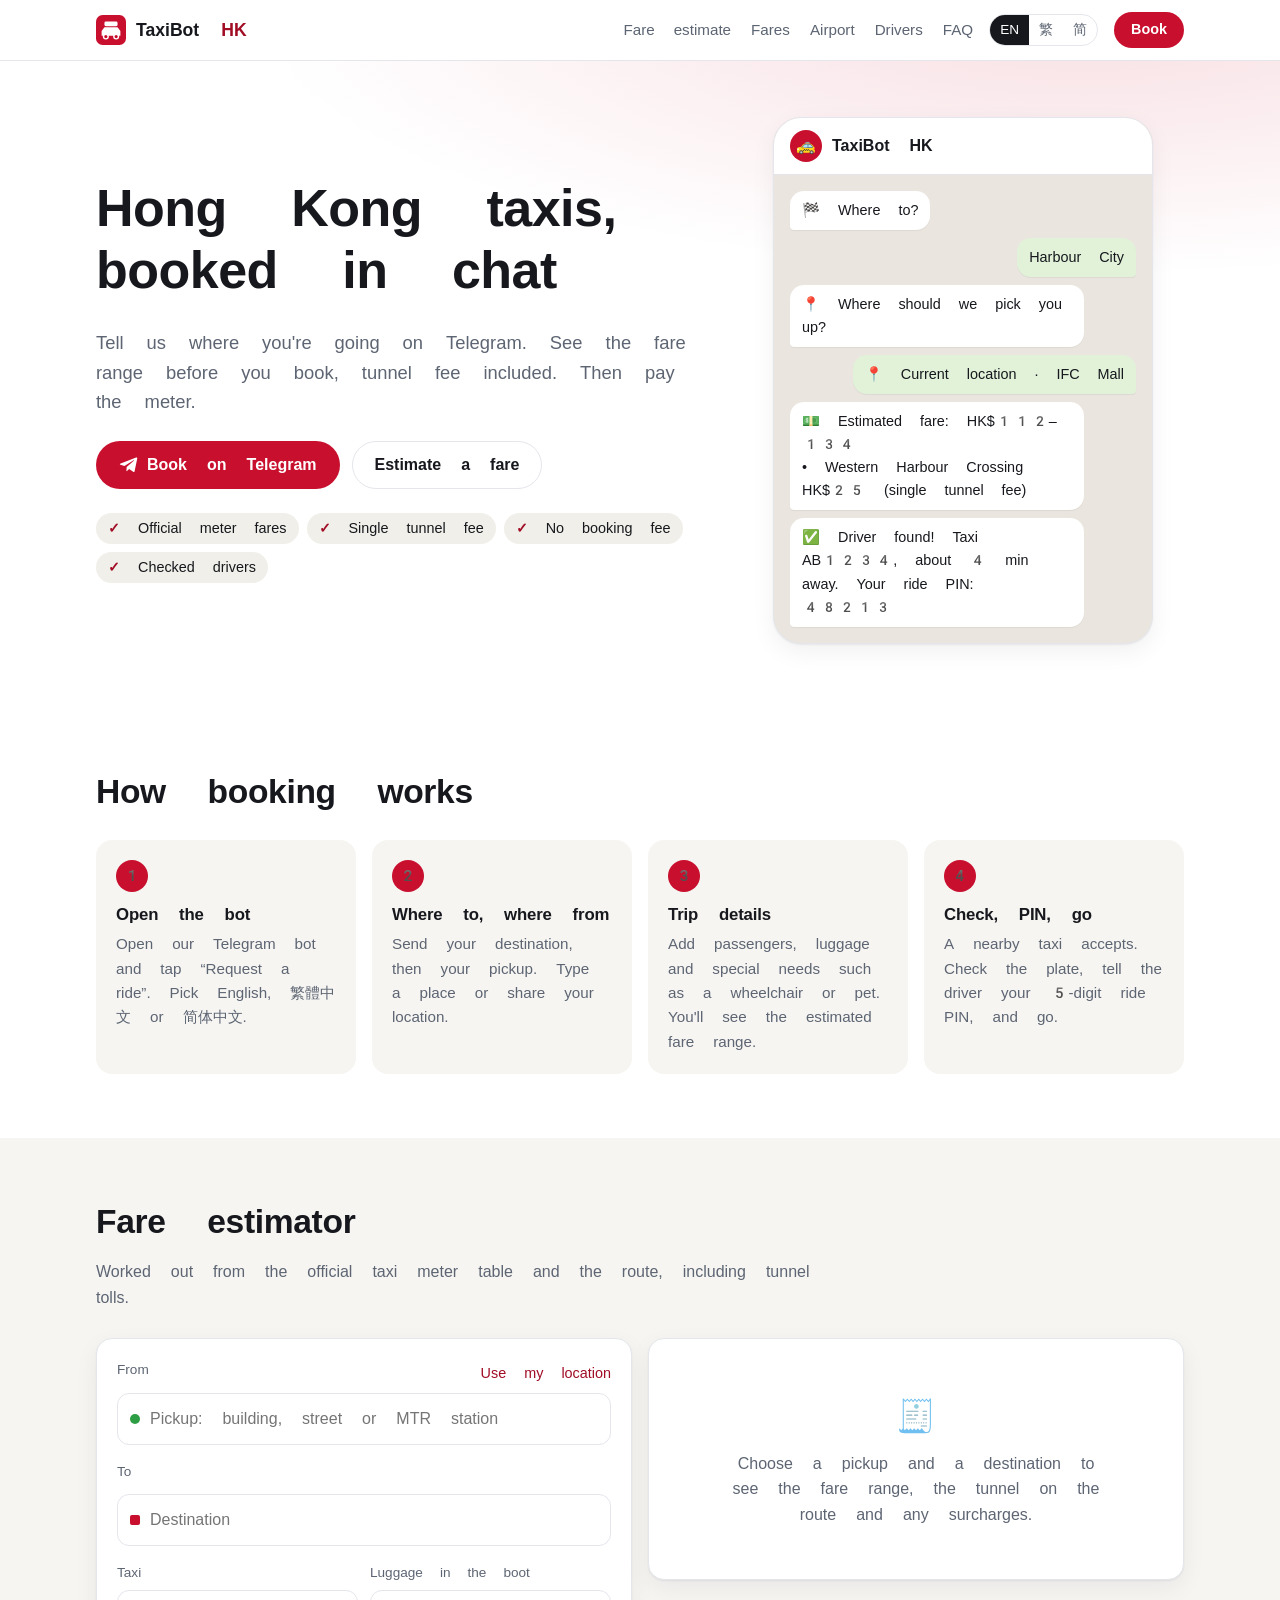
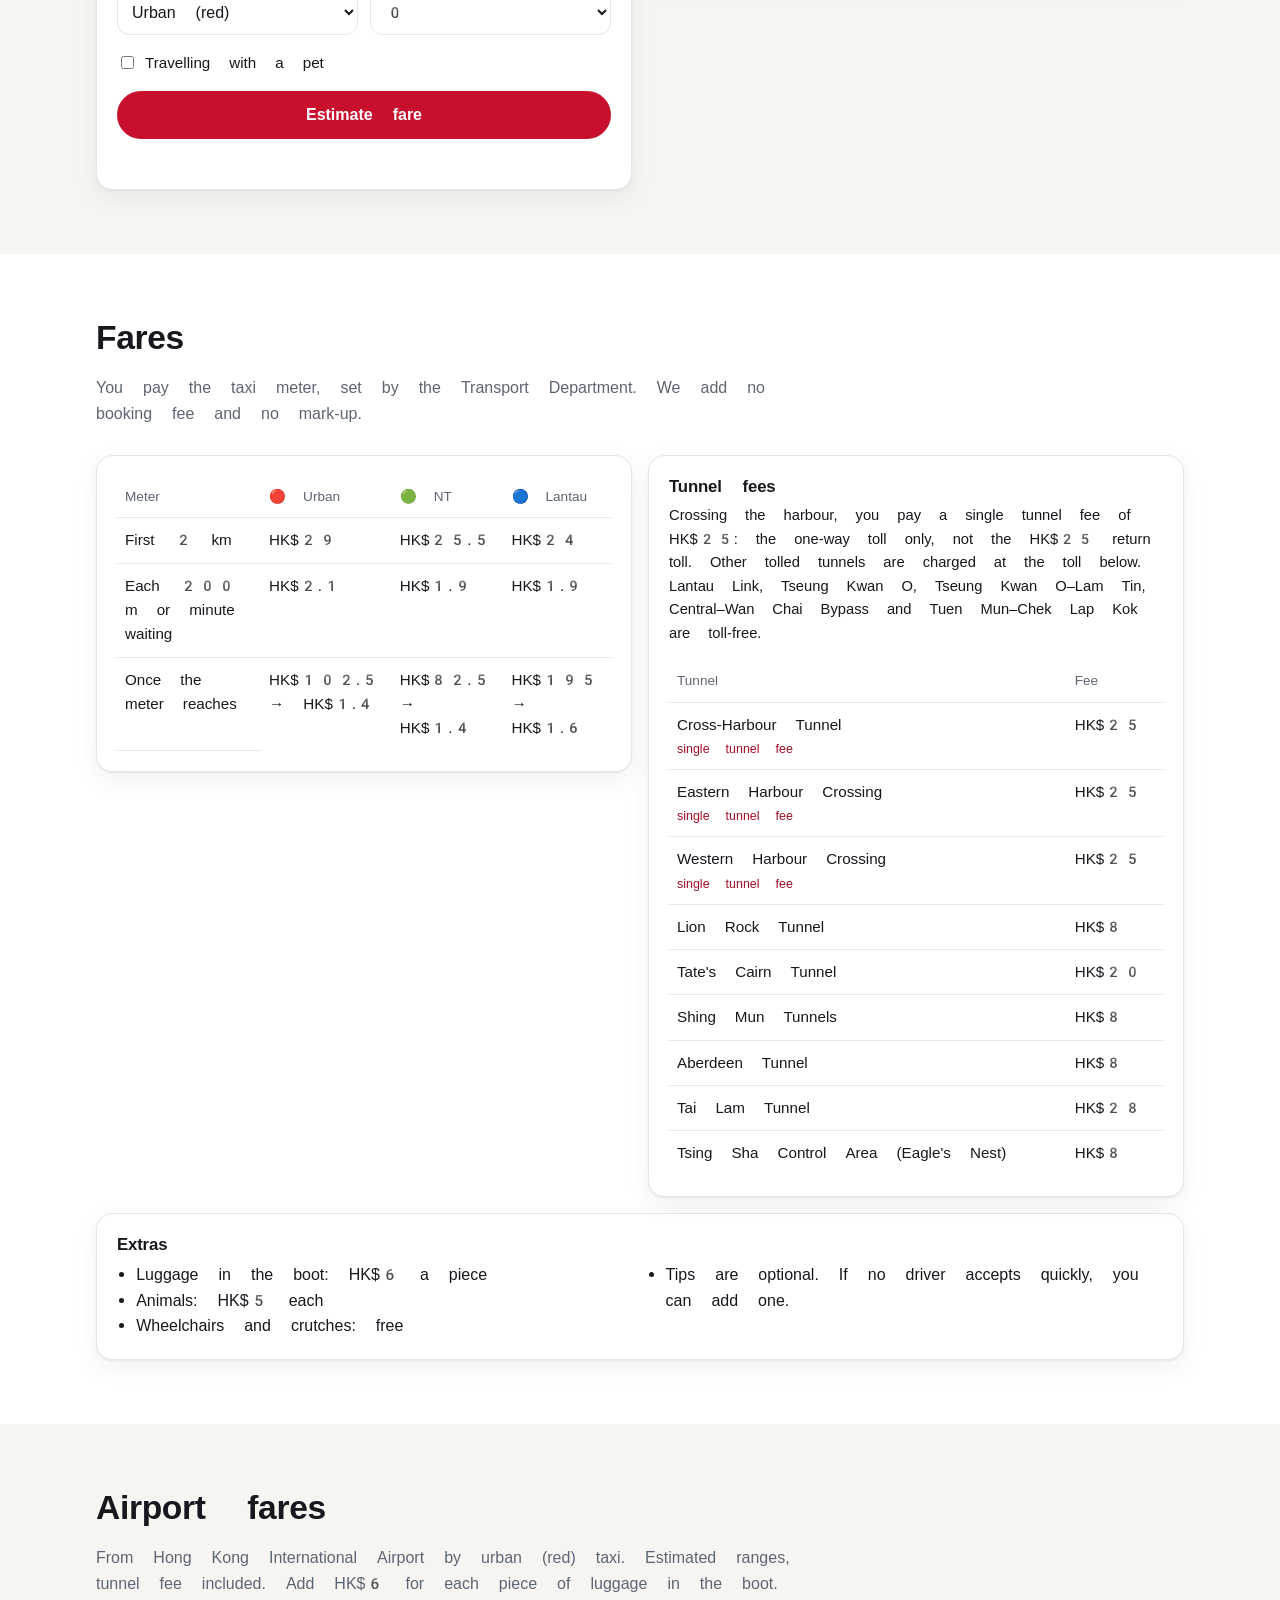
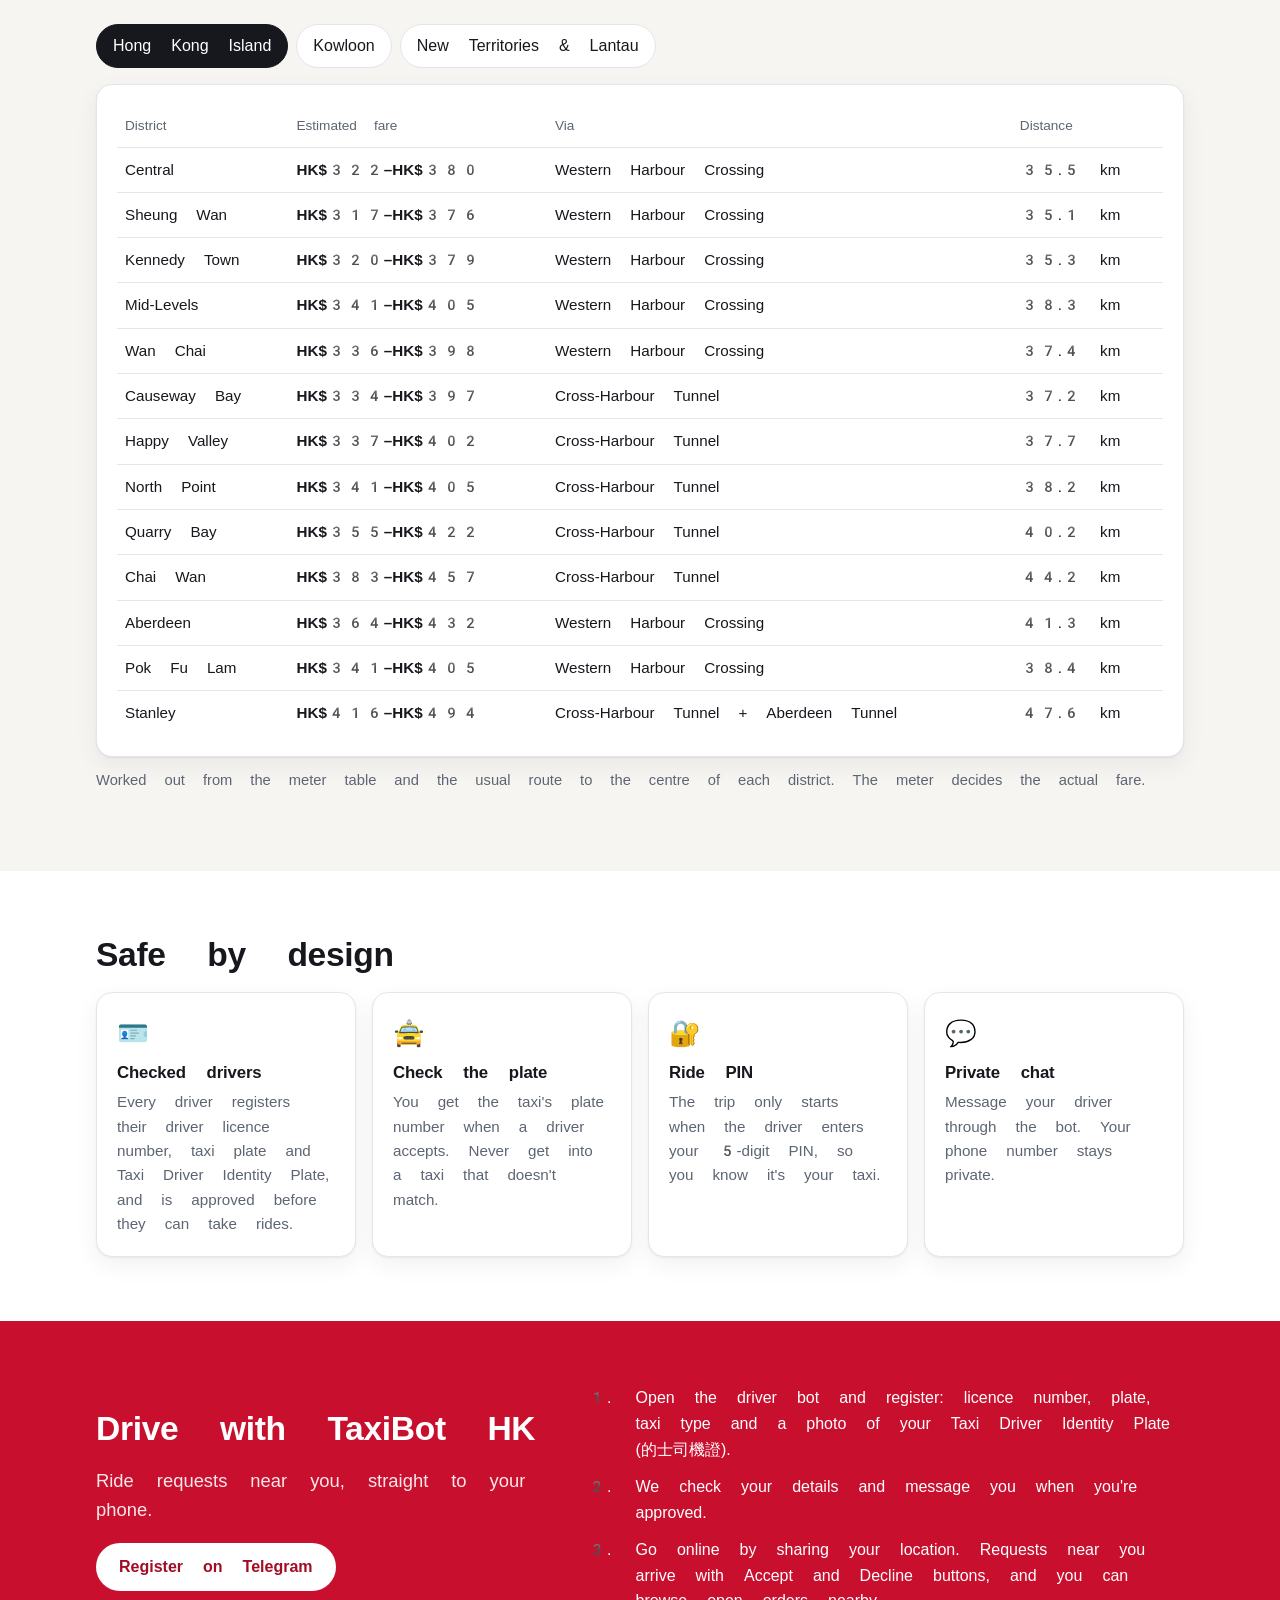
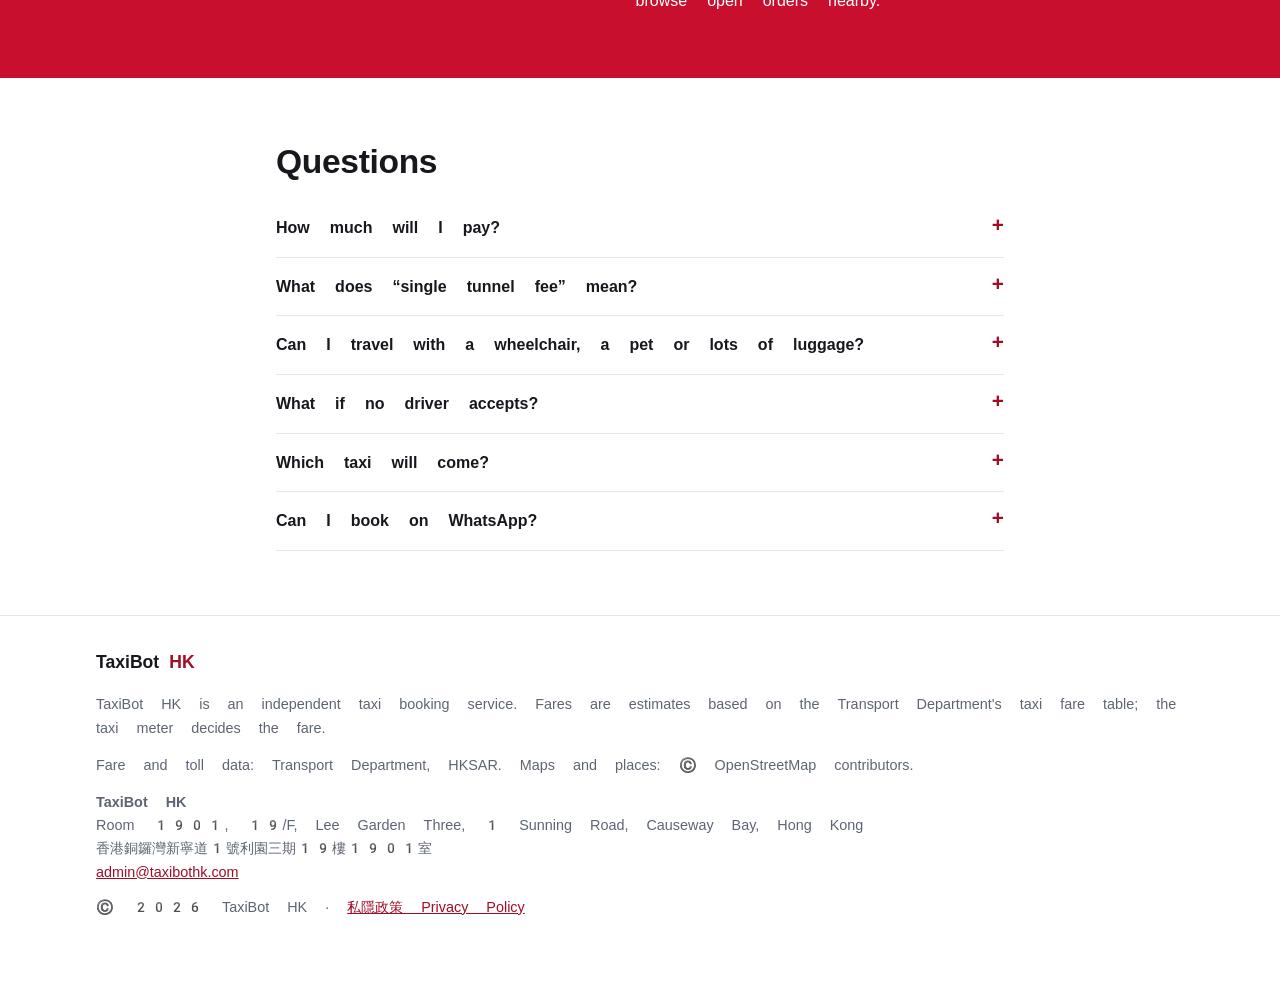
==== commit 92a57876: "TaxiBot HK name, business address and contact; privacy policy; WhatsApp connect page Co-Authored-By:" ====
--- a/index.html
+++ b/index.html
@@ -3,12 +3,14 @@
 <head>
 <meta charset="utf-8">
 <meta name="viewport" content="width=device-width, initial-scale=1">
-<title>RideBot HK · Hong Kong taxis, booked in chat</title>
+<meta name="facebook-domain-verification" content="nqvu9s8khxjz0n6p6hkmg1ydvv3f3a" />
+<title>TaxiBot HK · Hong Kong taxis, booked in chat</title>
 <meta name="description" content="Book a Hong Kong taxi on Telegram. See an estimated fare range with the tunnel fee before you book, then pay the meter. Single tunnel fee, no booking fee.">
 <meta name="theme-color" content="#c8102e">
 <link rel="icon" href="data:image/svg+xml,%3Csvg xmlns='http://www.w3.org/2000/svg' viewBox='0 0 64 64'%3E%3Crect width='64' height='64' rx='14' fill='%23c8102e'/%3E%3Crect x='18' y='14' width='28' height='10' rx='3' fill='%23fff'/%3E%3Cpath d='M12 44V34l6-8h28l6 8v10z' fill='%23fff'/%3E%3Ccircle cx='21' cy='46' r='5' fill='%23c8102e' stroke='%23fff' stroke-width='3'/%3E%3Ccircle cx='43' cy='46' r='5' fill='%23c8102e' stroke='%23fff' stroke-width='3'/%3E%3C/svg%3E">
 <link rel="stylesheet" href="https://fonts.googleapis.com/css2?family=Noto+Color+Emoji&display=swap">
 <link rel="stylesheet" href="style.css">
+<script type="application/ld+json">{"@context":"https://schema.org","@type":"Organization","name":"TaxiBot HK","url":"https://taxibothk.com/","email":"admin@taxibothk.com","address":{"@type":"PostalAddress","streetAddress":"Room 1901, 19/F, Lee Garden Three, 1 Sunning Road","addressLocality":"Causeway Bay","addressRegion":"Hong Kong","addressCountry":"HK"}}</script>
 </head>
 <body>
 <a class="skip" href="#main" data-t="skip">Skip to content</a>
@@ -17,7 +19,7 @@
   <div class="wrap top-inner">
     <a class="brand" href="#">
       <svg class="brand-mark" viewBox="0 0 64 64" aria-hidden="true"><rect width="64" height="64" rx="14" fill="currentColor"/><rect x="18" y="14" width="28" height="10" rx="3" fill="#fff"/><path d="M12 44V34l6-8h28l6 8v10z" fill="#fff"/><circle cx="21" cy="46" r="5" fill="currentColor" stroke="#fff" stroke-width="3"/><circle cx="43" cy="46" r="5" fill="currentColor" stroke="#fff" stroke-width="3"/></svg>
-      <span>RideBot <b>HK</b></span>
+      <span>TaxiBot <b>HK</b></span>
     </a>
     <nav class="nav" aria-label="Sections">
       <a href="#estimate" data-t="nav_estimate">Fare estimate</a>
@@ -57,7 +59,7 @@
         </ul>
       </div>
       <div class="phone" aria-hidden="true">
-        <div class="phone-bar"><span class="avatar">🚕</span><span data-t="mock_title">RideBot HK</span></div>
+        <div class="phone-bar"><span class="avatar">🚕</span><span data-t="mock_title">TaxiBot HK</span></div>
         <div class="chat">
           <p class="bubble bot" data-t="mock_where"></p>
           <p class="bubble me" data-t="mock_user1"></p>
@@ -185,7 +187,7 @@
   <section class="section band" id="drivers">
     <div class="wrap band-inner">
       <div>
-        <h2 data-t="drivers_title">Drive with RideBot HK</h2>
+        <h2 data-t="drivers_title">Drive with TaxiBot HK</h2>
         <p class="lead" data-t="drivers_sub"></p>
         <a class="btn btn-light driver-link" href="#" data-t="drivers_cta">Register on Telegram</a>
       </div>
@@ -211,9 +213,17 @@
 
 <footer class="foot">
   <div class="wrap">
-    <p class="brand small-brand">RideBot <b>HK</b></p>
+    <p class="brand small-brand">TaxiBot <b>HK</b></p>
     <p data-t="footer_disclaimer"></p>
     <p class="muted" data-t="footer_sources"></p>
+    <address class="muted biz">
+      <b>TaxiBot HK</b><br>
+      Room 1901, 19/F, Lee Garden Three, 1 Sunning Road, Causeway Bay, Hong Kong<br>
+      香港銅鑼灣新寧道1號利園三期19樓1901室<br>
+      <a href="mailto:admin@taxibothk.com">admin@taxibothk.com</a>
+      <!-- phone / WhatsApp goes here once the business number is on the API -->
+    </address>
+    <p class="muted">© 2026 TaxiBot HK · <a href="privacy.html">私隱政策 Privacy Policy</a></p>
   </div>
 </footer>
 
--- a/style.css
+++ b/style.css
@@ -185,3 +185,4 @@
 /* footer */
 .foot { border-top: 1px solid var(--line); padding: 32px 0 48px; font-size: .9rem; color: var(--muted); }
 .small-brand { color: var(--ink); }
+.foot address.biz { font-style: normal; line-height: 1.6; margin: 12px 0; }
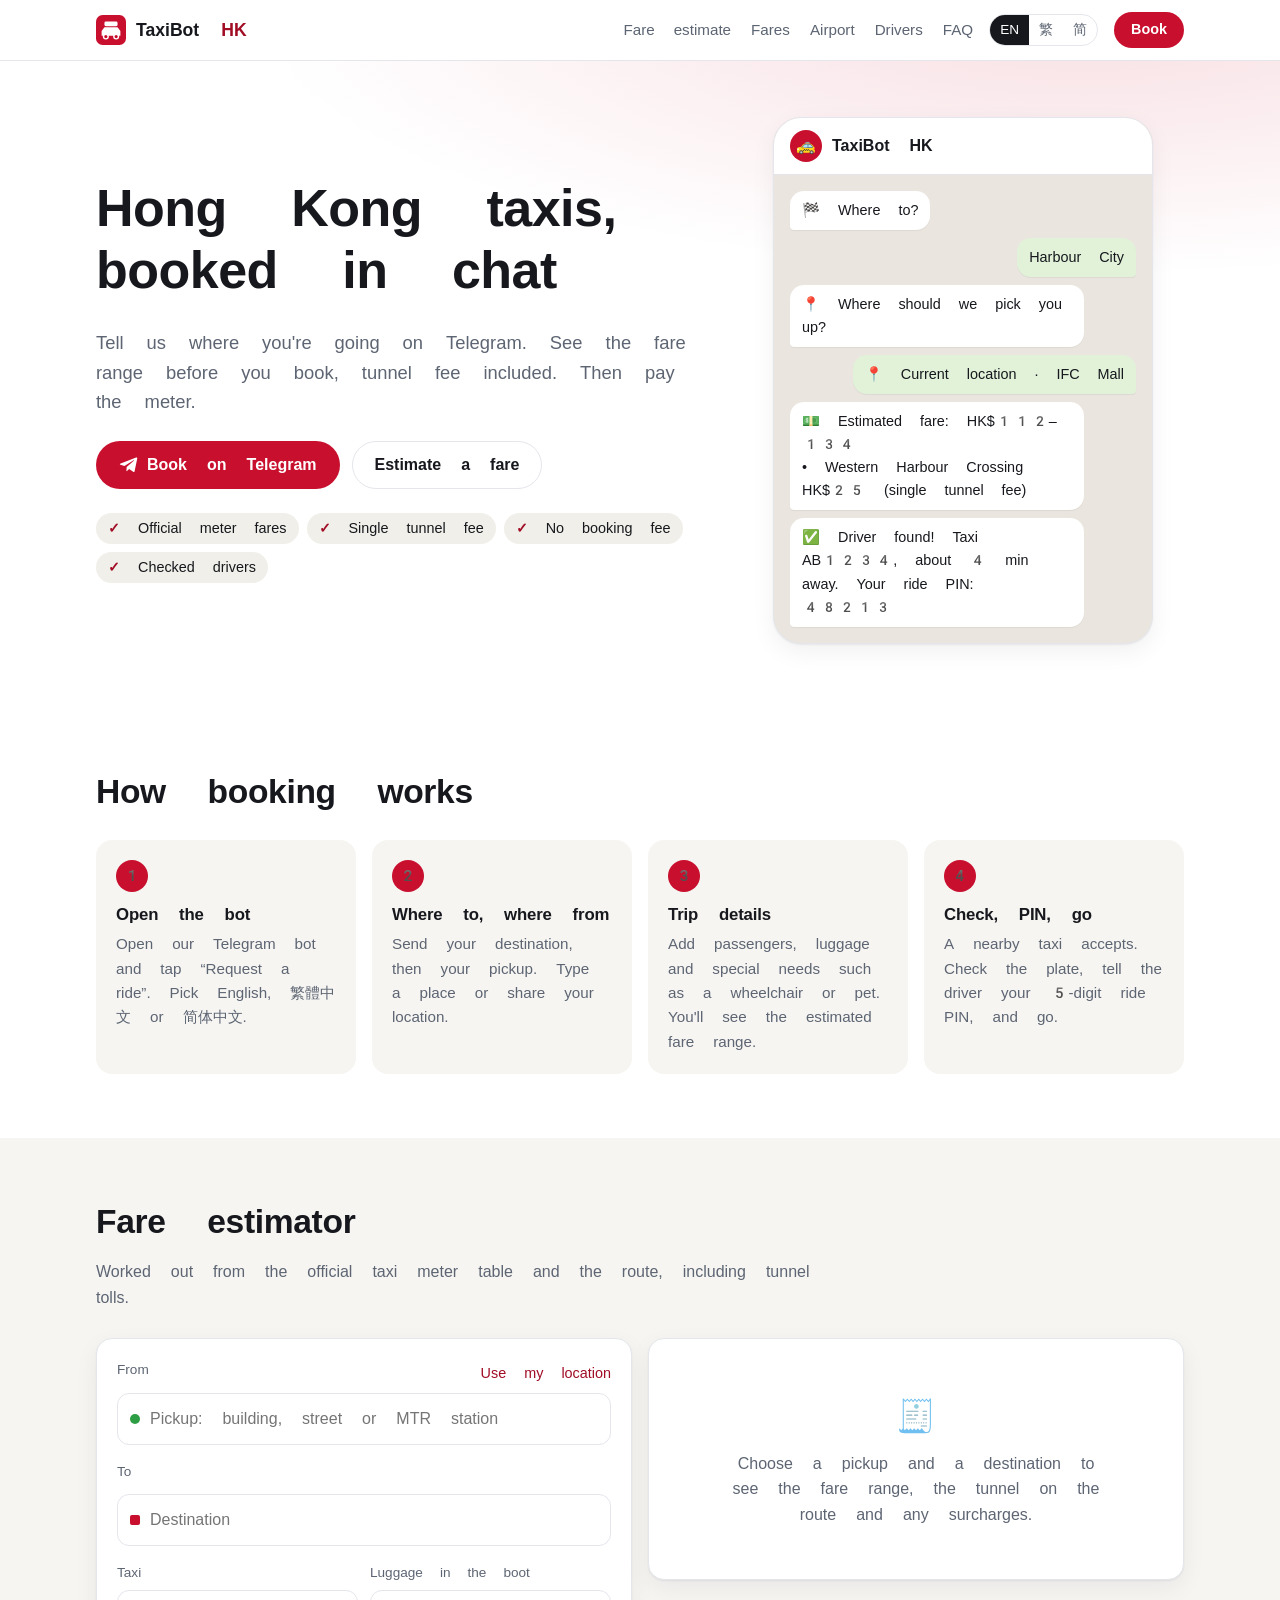
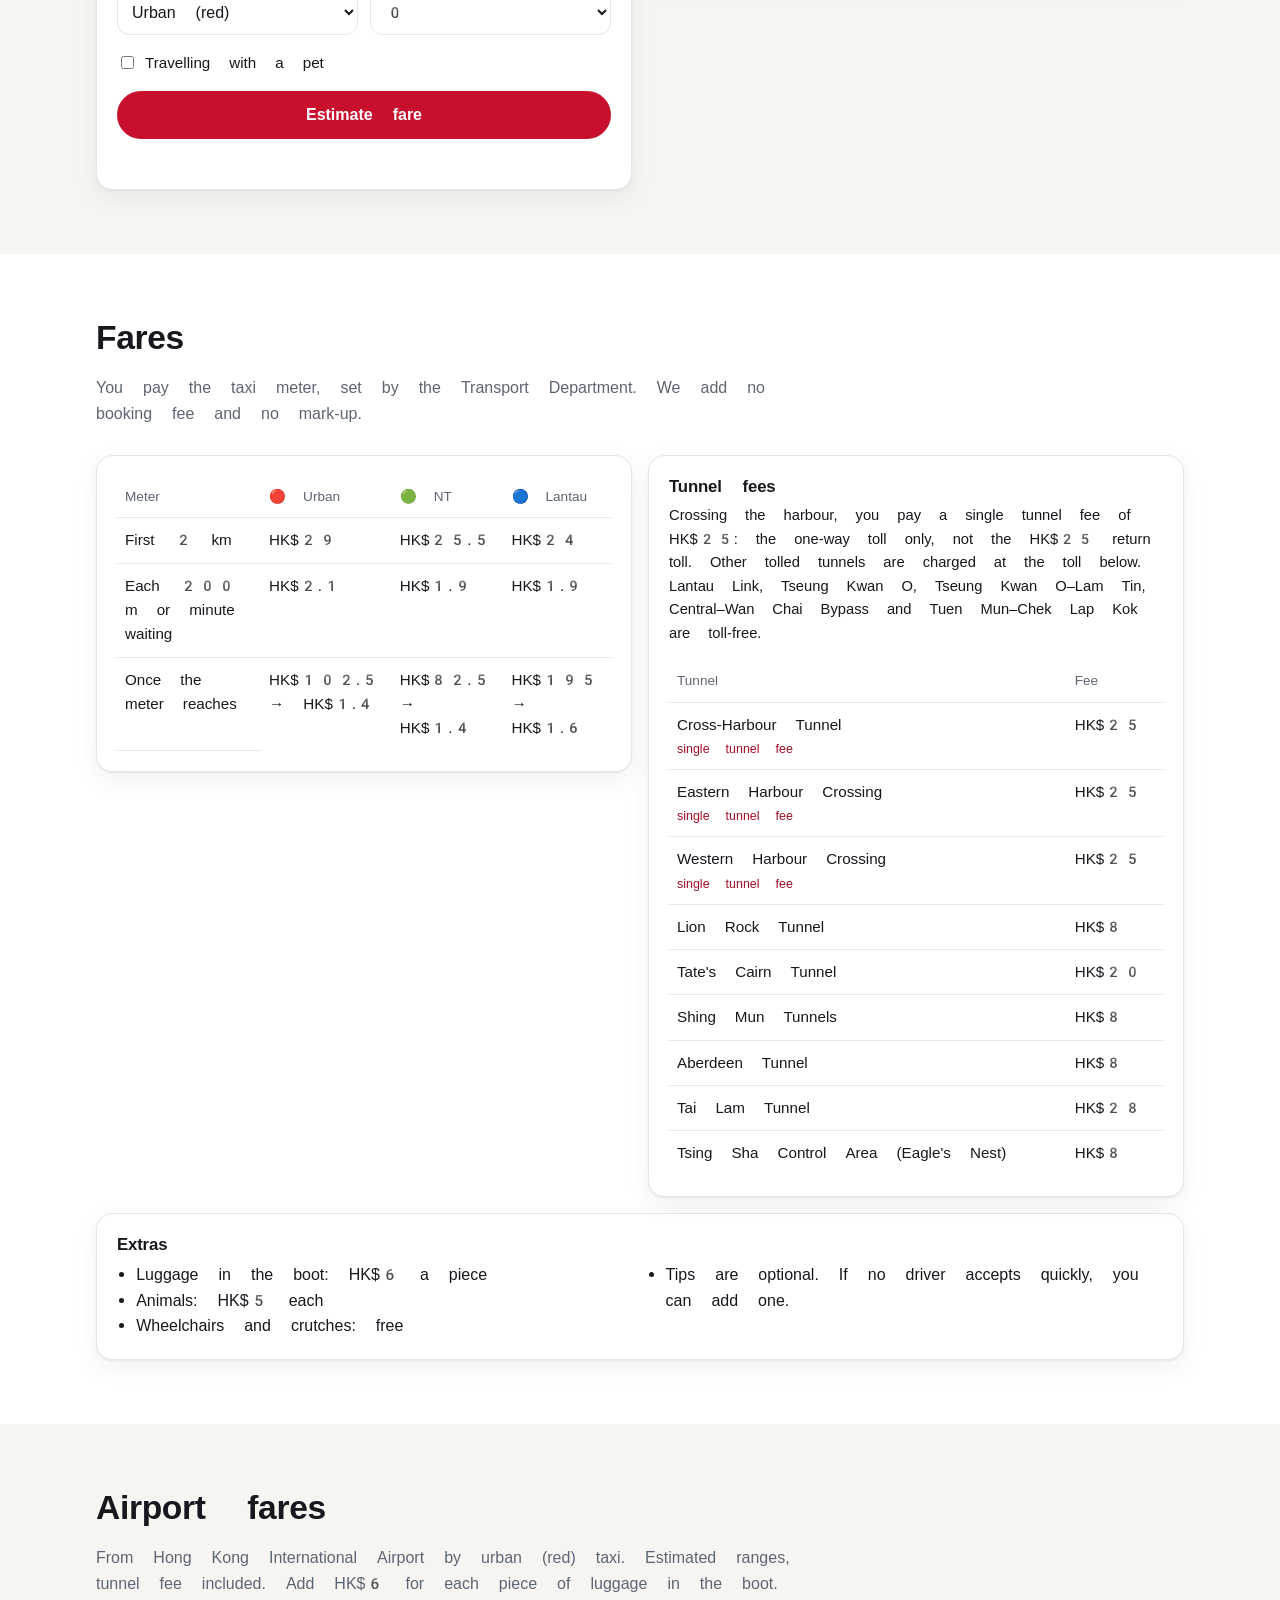
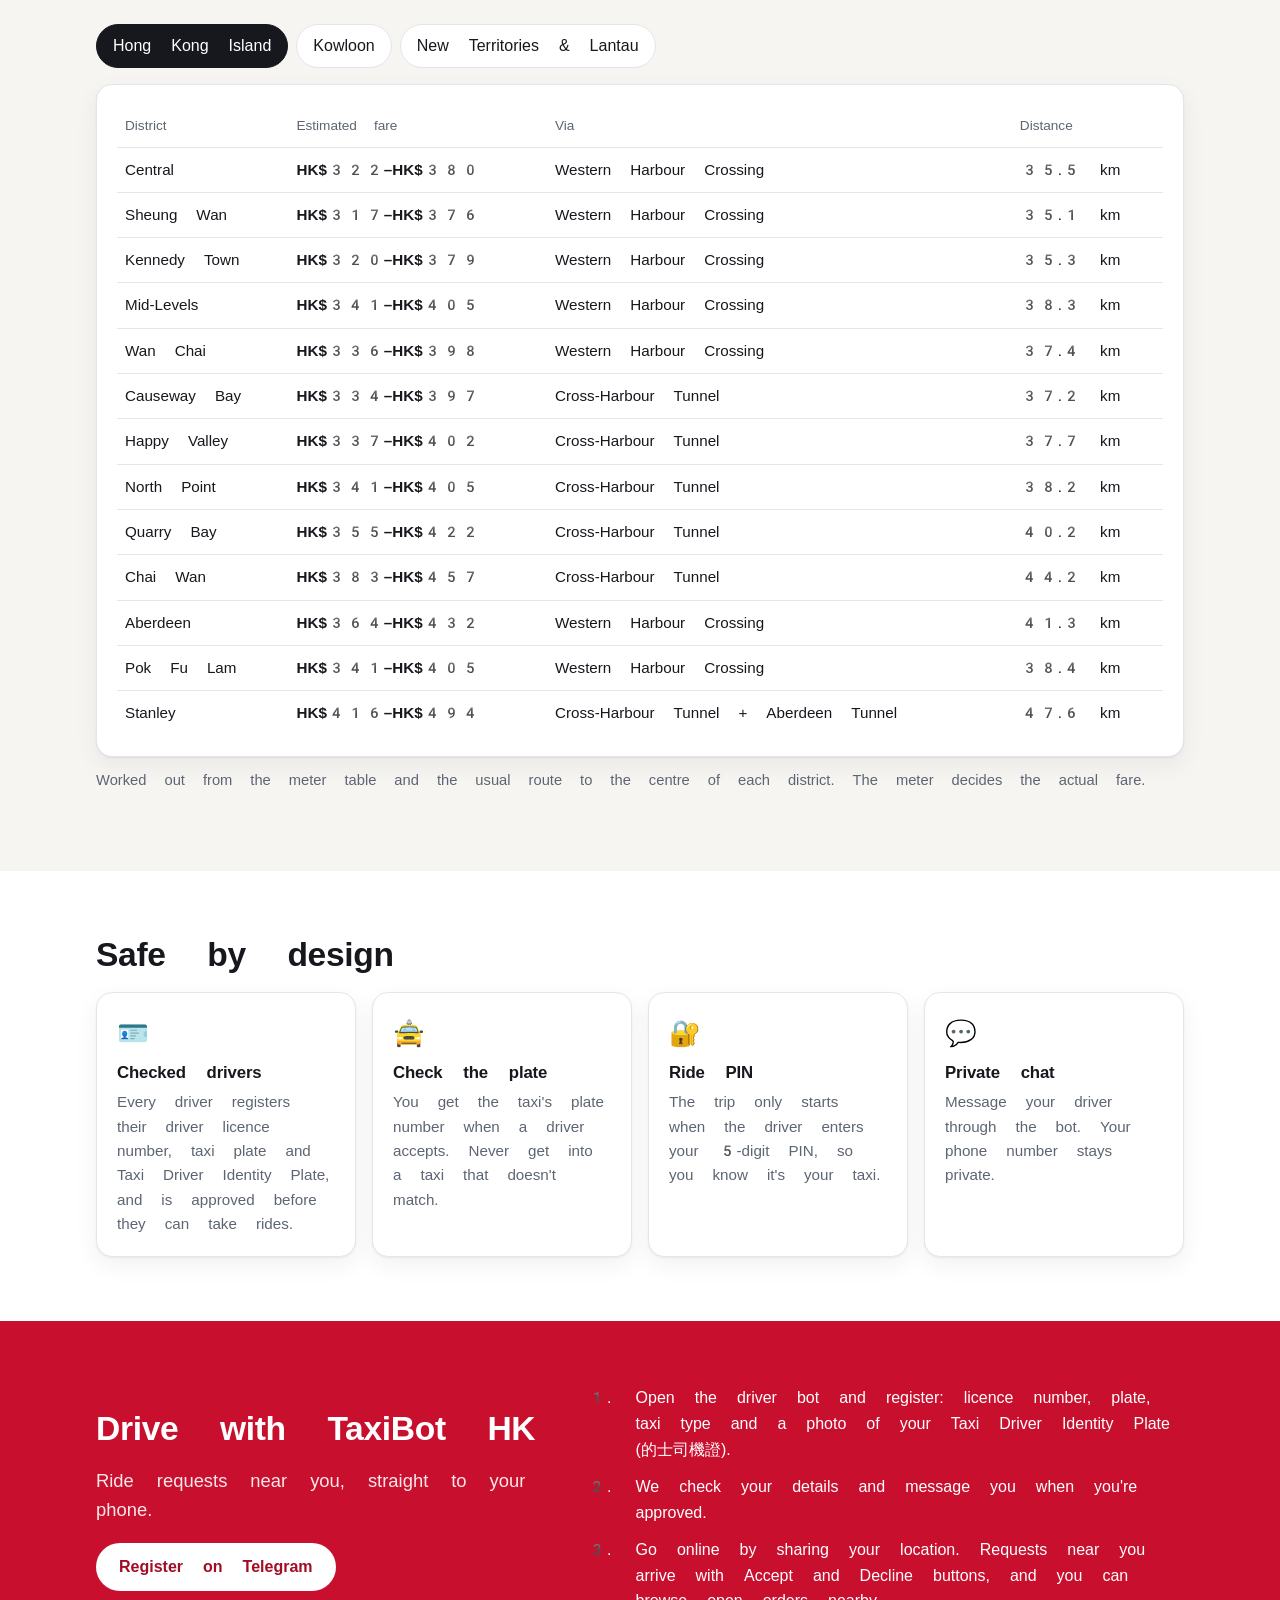
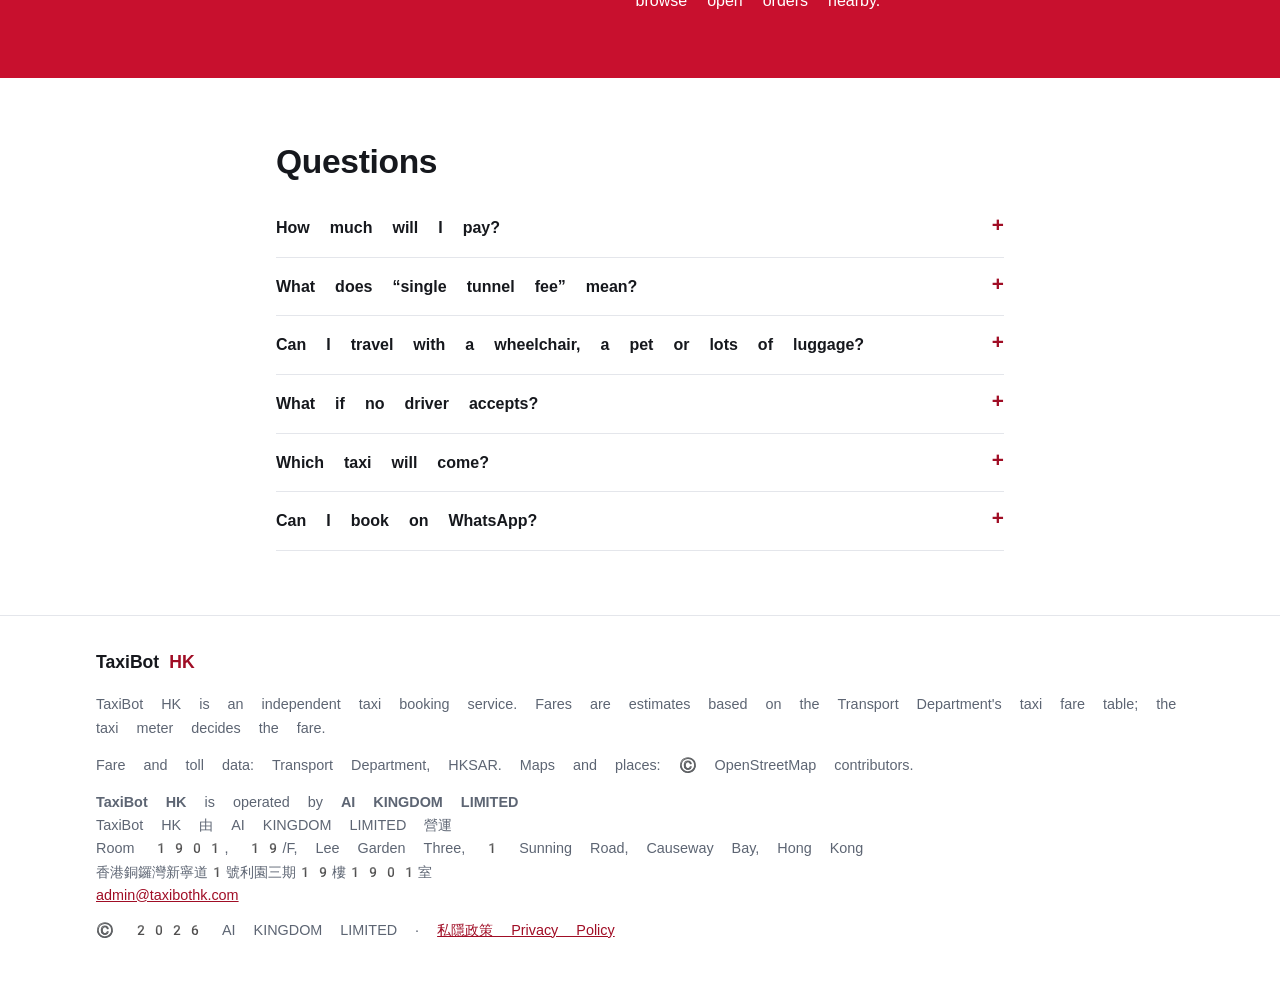
==== commit 4c690c53: "Name the operating company, AI KINGDOM LIMITED Co-Authored-By: Claude Opus 5.5 <noreply@anthropic.co" ====
--- a/index.html
+++ b/index.html
@@ -10,7 +10,7 @@
 <link rel="icon" href="data:image/svg+xml,%3Csvg xmlns='http://www.w3.org/2000/svg' viewBox='0 0 64 64'%3E%3Crect width='64' height='64' rx='14' fill='%23c8102e'/%3E%3Crect x='18' y='14' width='28' height='10' rx='3' fill='%23fff'/%3E%3Cpath d='M12 44V34l6-8h28l6 8v10z' fill='%23fff'/%3E%3Ccircle cx='21' cy='46' r='5' fill='%23c8102e' stroke='%23fff' stroke-width='3'/%3E%3Ccircle cx='43' cy='46' r='5' fill='%23c8102e' stroke='%23fff' stroke-width='3'/%3E%3C/svg%3E">
 <link rel="stylesheet" href="https://fonts.googleapis.com/css2?family=Noto+Color+Emoji&display=swap">
 <link rel="stylesheet" href="style.css">
-<script type="application/ld+json">{"@context":"https://schema.org","@type":"Organization","name":"TaxiBot HK","url":"https://taxibothk.com/","email":"admin@taxibothk.com","address":{"@type":"PostalAddress","streetAddress":"Room 1901, 19/F, Lee Garden Three, 1 Sunning Road","addressLocality":"Causeway Bay","addressRegion":"Hong Kong","addressCountry":"HK"}}</script>
+<script type="application/ld+json">{"@context":"https://schema.org","@type":"Organization","name":"TaxiBot HK","legalName":"AI KINGDOM LIMITED","url":"https://taxibothk.com/","email":"admin@taxibothk.com","address":{"@type":"PostalAddress","streetAddress":"Room 1901, 19/F, Lee Garden Three, 1 Sunning Road","addressLocality":"Causeway Bay","addressRegion":"Hong Kong","addressCountry":"HK"}}</script>
 </head>
 <body>
 <a class="skip" href="#main" data-t="skip">Skip to content</a>
@@ -217,13 +217,14 @@
     <p data-t="footer_disclaimer"></p>
     <p class="muted" data-t="footer_sources"></p>
     <address class="muted biz">
-      <b>TaxiBot HK</b><br>
+      <b>TaxiBot HK</b> is operated by <b>AI KINGDOM LIMITED</b><br>
+      TaxiBot HK 由 AI KINGDOM LIMITED 營運<br>
       Room 1901, 19/F, Lee Garden Three, 1 Sunning Road, Causeway Bay, Hong Kong<br>
       香港銅鑼灣新寧道1號利園三期19樓1901室<br>
       <a href="mailto:admin@taxibothk.com">admin@taxibothk.com</a>
       <!-- phone / WhatsApp goes here once the business number is on the API -->
     </address>
-    <p class="muted">© 2026 TaxiBot HK · <a href="privacy.html">私隱政策 Privacy Policy</a></p>
+    <p class="muted">© 2026 AI KINGDOM LIMITED · <a href="privacy.html">私隱政策 Privacy Policy</a></p>
   </div>
 </footer>
 
